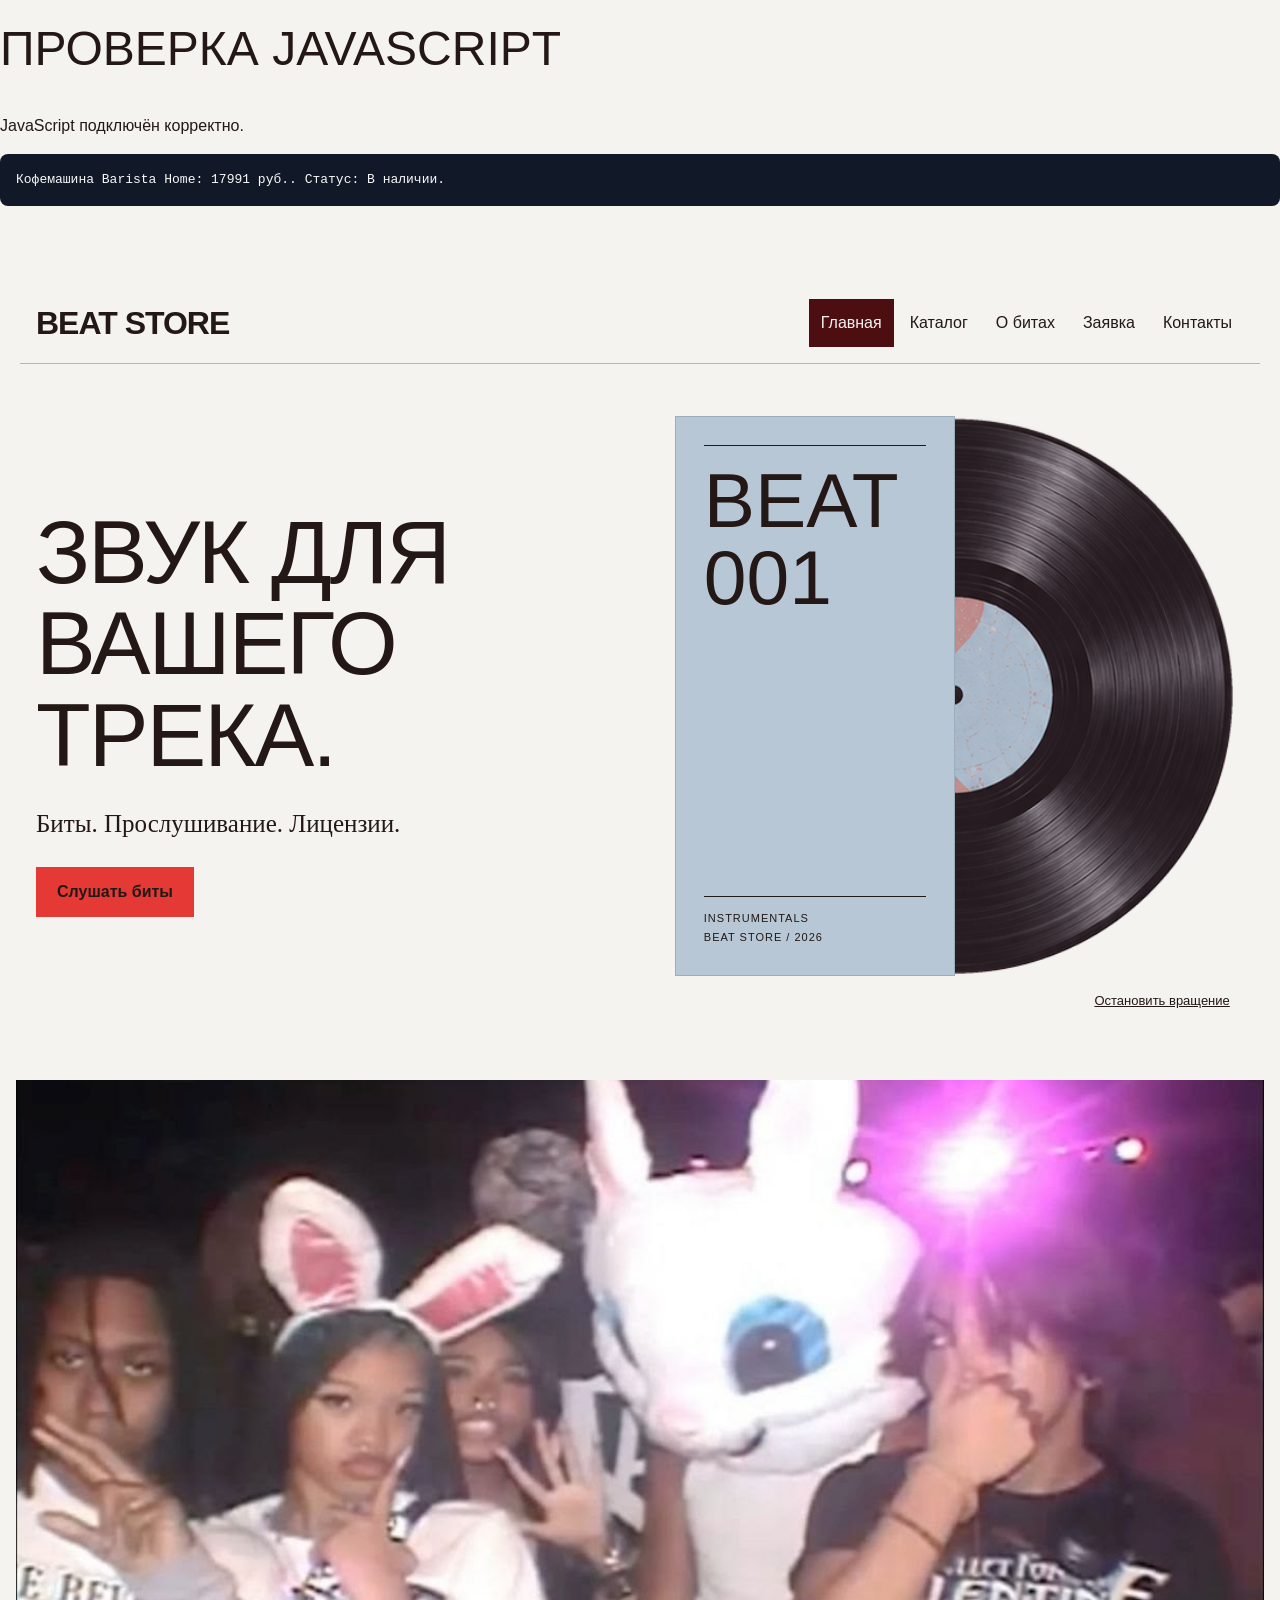
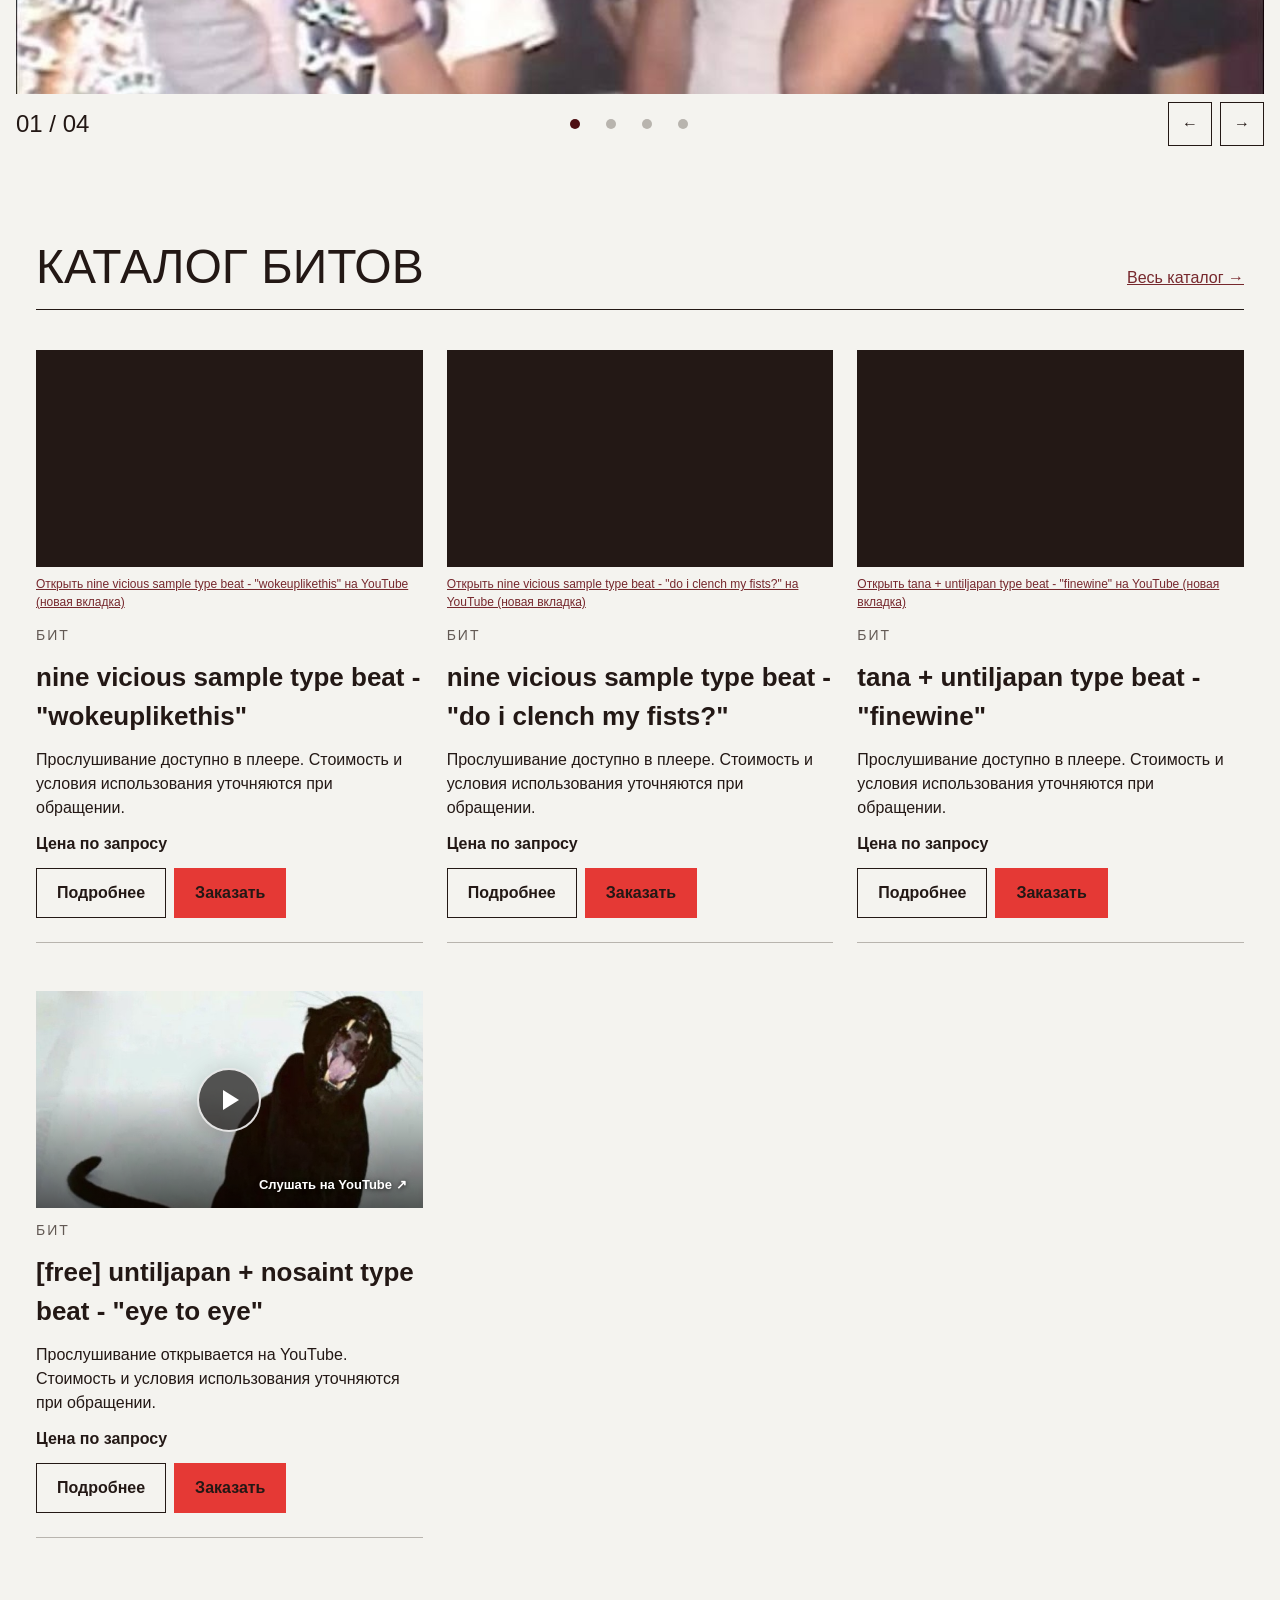
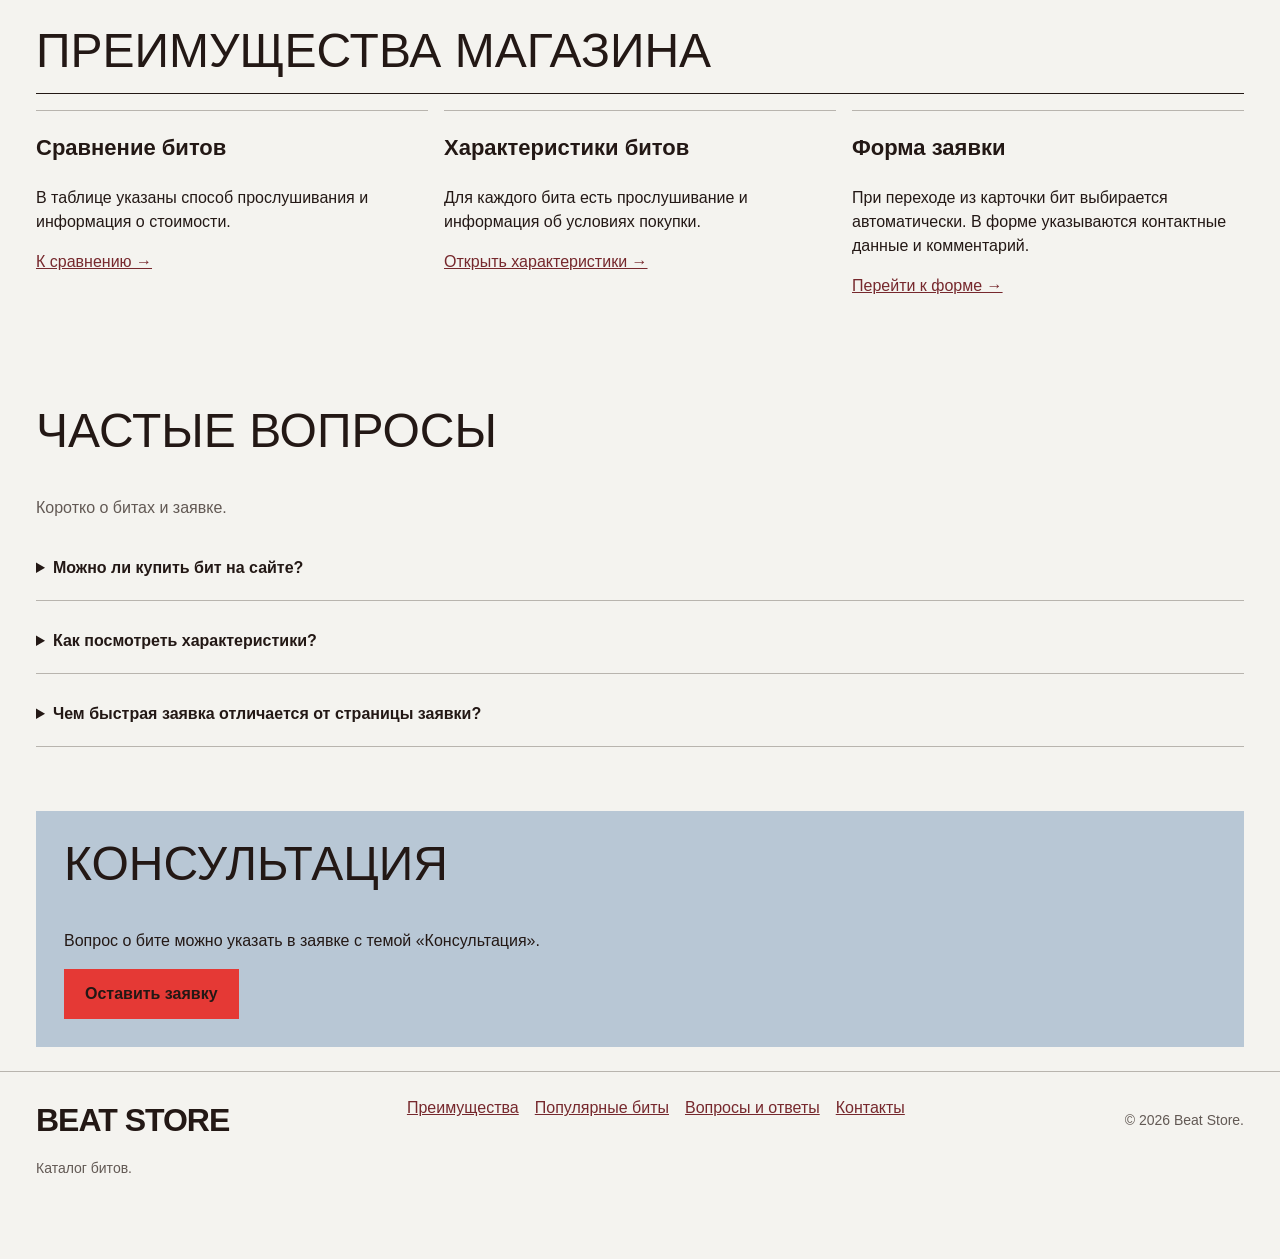
==== index.html @ 83613214 "feat: add JavaScript basics to shop project" ====
<!doctype html>
<html lang="ru">
  <head>
    <meta charset="UTF-8" />
    <meta name="viewport" content="width=device-width, initial-scale=1.0" />
    <meta
      name="description"
      content="Beat Store: каталог битов, прослушивание и заявка на покупку."
    />
    <title>Биты для записи музыки — Beat Store</title>
    <link rel="icon" href="images/favicon.svg" type="image/svg+xml" />
    <link rel="stylesheet" href="css/style.css?v=player-layout-2" />
    <link rel="stylesheet" href="css/responsive.css?v=responsive-8" />
    <link rel="stylesheet" href="css/beat-theme.css?v=beat-11" />
    <script src="js/data.js" defer></script>
    <script src="js/main.js?v=gallery-7" defer></script>
  </head>
  <body id="top">
    <section class="section js-check" aria-labelledby="js-check-title">
    <h2 id="js-check-title">Проверка JavaScript</h2>
    <p class="js-message">JavaScript пока не выполнился.</p>
    <pre class="product-output"></pre>
  </section>

    <a class="skip-link" href="#main-content">Перейти к содержимому</a>
    <header class="site-header">
      <div class="site-header__inner">
        <a class="site-header__logo" href="index.html">Beat Store</a>
        <nav class="site-nav" aria-label="Основная навигация">
          <ul class="site-nav__list">
            <li class="site-nav__item">
              <a
                class="site-nav__link site-nav__link--active"
                aria-current="page"
                href="index.html"
                >Главная</a
              >
            </li>
            <li class="site-nav__item">
              <a class="site-nav__link" href="catalog.html">Каталог</a>
            </li>
            <li class="site-nav__item">
              <a class="site-nav__link" href="product.html">О битах</a>
            </li>
            <li class="site-nav__item">
              <a class="site-nav__link" href="order.html">Заявка</a>
            </li>
            <li class="site-nav__item">
              <a class="site-nav__link" href="contacts.html">Контакты</a>
            </li>
          </ul>
        </nav>
      </div>
    </header>
    <main class="page-main" id="main-content" tabindex="-1">
      <section class="hero" aria-labelledby="hero-title">
        <div class="hero__content">
          <h1 class="hero__title" id="hero-title">
            <span>Звук для</span><span>вашего</span><span>трека.</span>
          </h1>
          <p class="hero__description">Биты. Прослушивание. Лицензии.</p>
          <div class="hero__actions">
            <a class="button button--primary" href="#popular">Слушать биты</a>
            <a class="button button--secondary" href="#advantages"
              >Преимущества</a
            >
          </div>
        </div>
        <div class="record-art">
          <div class="record-art__turntable">
            <img
              class="record-art__disc"
              src="images/vinyl-still.png"
              srcset="images/vinyl-still-320.png 320w, images/vinyl-still.png 480w"
              sizes="(max-width: 699px) calc(100vw - 32px), (max-width: 1271px) calc(50vw - 32px), 560px"
              width="480"
              height="480"
              alt="Виниловая пластинка в голубом конверте"
            />
          </div>
          <div class="record-art__sleeve" aria-hidden="true">
            <span class="record-art__number">BEAT<br />001</span>
            <span class="record-art__caption"
              >INSTRUMENTALS<br />BEAT STORE / 2026</span
            >
          </div>
          <button class="record-art__toggle" type="button" aria-pressed="false" hidden>
            Остановить вращение
          </button>
        </div>
      </section>
      <section class="photo-gallery" aria-label="Фотогалерея Beat Store" aria-roledescription="карусель">
        <ol class="photo-gallery__track" tabindex="0" aria-label="Фотографии Beat Store">
          <li class="photo-gallery__slide" aria-label="Фото 1 из 4">
            <img src="images/che_ss.jpg" width="1200" height="800" alt="Группа людей на музыкальном мероприятии" />
          </li>
          <li class="photo-gallery__slide" aria-label="Фото 2 из 4">
            <img src="images/lucy.jpg" width="735" height="487" alt="Человек у трейлера, черно-белая фотография" loading="lazy" />
          </li>
          <li class="photo-gallery__slide" aria-label="Фото 3 из 4">
            <img src="images/nine1.jpg" width="735" height="414" alt="Музыкант на фоне светящегося экрана" loading="lazy" />
          </li>
          <li class="photo-gallery__slide" aria-label="Фото 4 из 4">
            <img src="images/protect.jpg" width="736" height="513" alt="Человек перед зданием с традиционной крышей" loading="lazy" />
          </li>
        </ol>
        <div class="photo-gallery__controls" hidden>
          <span class="photo-gallery__counter">01 / 04</span>
          <div class="photo-gallery__dots" aria-label="Выбор фотографии">
            <button type="button" aria-label="Показать фото 1" aria-current="true"></button>
            <button type="button" aria-label="Показать фото 2"></button>
            <button type="button" aria-label="Показать фото 3"></button>
            <button type="button" aria-label="Показать фото 4"></button>
          </div>
          <div class="photo-gallery__arrows">
            <button class="photo-gallery__previous" type="button" aria-label="Предыдущее фото">←</button>
            <button class="photo-gallery__next" type="button" aria-label="Следующее фото">→</button>
          </div>
        </div>
      </section>
      <section class="section" id="popular" aria-labelledby="popular-title">
        <div class="section__heading">
          <div>
            <h2 class="section__title" id="popular-title">Каталог битов</h2>
          </div>
          <a class="section__link" href="catalog.html">Весь каталог →</a>
        </div>
        <div class="products-grid">
          <article class="product-card product-card--featured">
            <div class="beat-preview">
              <iframe
                class="beat-player"
                src="https://www.youtube-nocookie.com/embed/kIURX1Ku31Y"
                title='Прослушать nine vicious sample type beat - "wokeuplikethis"'
                loading="lazy"
                referrerpolicy="strict-origin-when-cross-origin"
                allow="encrypted-media; picture-in-picture; fullscreen"
                allowfullscreen
              ></iframe>
              <a
                href="https://www.youtube.com/watch?v=kIURX1Ku31Y"
                target="_blank"
                rel="noopener noreferrer"
                >Открыть nine vicious sample type beat - "wokeuplikethis" на
                YouTube (новая вкладка)</a
              >
            </div>
            <p class="product-card__category">Бит</p>
            <h3 class="product-card__title">
              <a href="product.html#beat-01"
                >nine vicious sample type beat - "wokeuplikethis"</a
              >
            </h3>
            <p class="product-card__description">
              Прослушивание доступно в плеере. Стоимость и условия использования
              уточняются при обращении.
            </p>
            <p class="product-card__price">Цена по запросу</p>
            <div class="product-card__actions">
              <a class="button button--secondary" href="product.html#beat-01"
                >Подробнее</a
              >
              <button
                class="button button--primary product-card__button"
                type="button"
                data-order-product="beat-01"
              >
                Заказать
              </button>
            </div>
          </article>
          <article class="product-card product-card--new">
            <div class="beat-preview">
              <iframe
                class="beat-player"
                src="https://www.youtube.com/embed/oRbOh9WSYxc"
                title='Прослушать nine vicious sample type beat - "do i clench my fists?"'
                loading="lazy"
                referrerpolicy="strict-origin-when-cross-origin"
                allow="encrypted-media; picture-in-picture; fullscreen"
                allowfullscreen
              ></iframe>
              <a
                href="https://www.youtube.com/watch?v=oRbOh9WSYxc"
                target="_blank"
                rel="noopener noreferrer"
                >Открыть nine vicious sample type beat - "do i clench my fists?"
                на YouTube (новая вкладка)</a
              >
            </div>
            <p class="product-card__category">Бит</p>
            <h3 class="product-card__title">
              <a href="product.html#beat-02"
                >nine vicious sample type beat - "do i clench my fists?"</a
              >
            </h3>
            <p class="product-card__description">
              Прослушивание доступно в плеере. Стоимость и условия использования
              уточняются при обращении.
            </p>
            <p class="product-card__price">Цена по запросу</p>
            <div class="product-card__actions">
              <a class="button button--secondary" href="product.html#beat-02"
                >Подробнее</a
              >
              <button
                class="button button--primary product-card__button"
                type="button"
                data-order-product="beat-02"
              >
                Заказать
              </button>
            </div>
          </article>
          <article class="product-card product-card--discount">
            <div class="beat-preview">
              <iframe
                class="beat-player"
                src="https://www.youtube-nocookie.com/embed/LorADAaQas0"
                title='Прослушать tana + untiljapan type beat - "finewine"'
                loading="lazy"
                referrerpolicy="strict-origin-when-cross-origin"
                allow="encrypted-media; picture-in-picture; fullscreen"
                allowfullscreen
              ></iframe>
              <a
                href="https://www.youtube.com/watch?v=LorADAaQas0"
                target="_blank"
                rel="noopener noreferrer"
                >Открыть tana + untiljapan type beat - "finewine" на YouTube
                (новая вкладка)</a
              >
            </div>
            <p class="product-card__category">Бит</p>
            <h3 class="product-card__title">
              <a href="product.html#beat-03"
                >tana + untiljapan type beat - "finewine"</a
              >
            </h3>
            <p class="product-card__description">
              Прослушивание доступно в плеере. Стоимость и условия использования
              уточняются при обращении.
            </p>
            <p class="product-card__price">Цена по запросу</p>
            <div class="product-card__actions">
              <a class="button button--secondary" href="product.html#beat-03"
                >Подробнее</a
              >
              <button
                class="button button--primary product-card__button"
                type="button"
                data-order-product="beat-03"
              >
                Заказать
              </button>
            </div>
          </article>
          <article class="product-card">
            <div class="beat-preview">
              <a
                class="beat-preview__external"
                href="https://www.youtube.com/watch?v=fJrh2Ttu4oI"
                target="_blank"
                rel="noopener noreferrer"
                aria-label='Смотреть [free] untiljapan + nosaint type beat - "eye to eye" на YouTube (новая вкладка)'
              >
                <img
                  src="images/eye-to-eye-thumb.jpg"
                  width="1280"
                  height="720"
                  alt=""
                  loading="lazy"
                />
                <span class="beat-preview__play" aria-hidden="true"></span>
                <span class="beat-preview__hint" aria-hidden="true">Слушать на YouTube ↗</span>
              </a>
            </div>
            <p class="product-card__category">Бит</p>
            <h3 class="product-card__title">
              <a href="product.html#beat-04"
                >[free] untiljapan + nosaint type beat - "eye to eye"</a
              >
            </h3>
            <p class="product-card__description">
              Прослушивание открывается на YouTube. Стоимость и условия использования
              уточняются при обращении.
            </p>
            <p class="product-card__price">Цена по запросу</p>
            <div class="product-card__actions">
              <a class="button button--secondary" href="product.html#beat-04"
                >Подробнее</a
              >
              <button
                class="button button--primary product-card__button"
                type="button"
                data-order-product="beat-04"
              >
                Заказать
              </button>
            </div>
          </article>
        </div>
      </section>
      <p
        class="success-message"
        id="success-message"
        role="status"
        tabindex="-1"
        hidden
      ></p>
      <section
        class="section"
        id="advantages"
        aria-labelledby="advantages-title"
      >
        <div class="section__heading">
          <div>
            <h2 class="section__title" id="advantages-title">
              Преимущества магазина
            </h2>
          </div>
        </div>
        <div class="benefits">
          <article class="benefit">
            <h3 class="benefit__title">Сравнение битов</h3>
            <p class="benefit__text">
              В таблице указаны способ прослушивания и информация о стоимости.
            </p>
            <a href="catalog.html#comparison">К сравнению →</a>
          </article>
          <article class="benefit">
            <h3 class="benefit__title">Характеристики битов</h3>
            <p class="benefit__text">
              Для каждого бита есть прослушивание и информация об условиях покупки.
            </p>
            <a href="product.html">Открыть характеристики →</a>
          </article>
          <article class="benefit">
            <h3 class="benefit__title">Форма заявки</h3>
            <p class="benefit__text">
              При переходе из карточки бит выбирается автоматически. В форме
              указываются контактные данные и комментарий.
            </p>
            <a href="order.html">Перейти к форме →</a>
          </article>
        </div>
      </section>
      <section class="section faq" id="faq" aria-labelledby="faq-title">
        <div>
          <h2 class="section__title" id="faq-title">Частые вопросы</h2>
          <p class="section__description">Коротко о битах и заявке.</p>
        </div>
        <div class="faq__list">
          <details class="faq__item">
            <summary class="faq__question">
              Можно ли купить бит на сайте?
            </summary>
            <p class="faq__answer">
              На сайте можно выбрать бит и заполнить форму. Онлайн-оплата и
              отправка заявки пока недоступны.
            </p>
          </details>
          <details class="faq__item">
            <summary class="faq__question">
              Как посмотреть характеристики?
            </summary>
            <p class="faq__answer">
              Ссылка «Подробнее» в карточке ведёт на страницу с прослушиванием и
              информацией о бите.
            </p>
          </details>
          <details class="faq__item">
            <summary class="faq__question">
              Чем быстрая заявка отличается от страницы заявки?
            </summary>
            <p class="faq__answer">
              В модальном окне удобно оставить заявку, не уходя из каталога. На
              отдельной странице доступна та же форма с подсказками.
            </p>
          </details>
        </div>
      </section>
      <aside class="callout">
        <div>
          <h2 class="callout__title">Консультация</h2>
          <p class="callout__text">
            Вопрос о бите можно указать в заявке с темой «Консультация».
          </p>
        </div>
        <a class="button button--primary" href="order.html">Оставить заявку</a>
      </aside>
    </main>
    <footer class="site-footer" id="contacts">
      <div class="site-footer__inner">
        <div>
          <a class="site-footer__logo" href="index.html">Beat Store</a>
          <p class="site-footer__note">Каталог битов.</p>
        </div>
        <nav class="site-footer__nav" aria-label="Разделы главной страницы">
          <a href="index.html#advantages">Преимущества</a>
          <a href="index.html#popular">Популярные биты</a>
          <a href="index.html#faq">Вопросы и ответы</a>
          <a href="contacts.html">Контакты</a>
        </nav>
        <p class="site-footer__note">© 2026 Beat Store.</p>
      </div>
    </footer>
    <a class="back-to-top" href="#top" aria-label="Вернуться наверх"
      >↑ Наверх</a
    >
    <dialog
      class="order-dialog"
      id="order-dialog"
      aria-labelledby="order-dialog-title"
    >
      <h2 class="order-dialog__title" id="order-dialog-title">
        Оставить заявку
      </h2>
      <form class="order-form" id="order-form" action="order.html" method="get">
        <p class="order-form__note order-form__field--wide">
          Поля со звёздочкой * обязательны.
        </p>
        <noscript class="order-form__field--wide">
          <p class="order-form__note">
            Для проверки формы без перезагрузки страницы включите JavaScript.
          </p>
        </noscript>
        <div class="order-form__field order-form__field--wide">
          <label class="order-form__label" for="selected-product">Бит *</label>
          <select
            class="order-form__select"
            id="selected-product"
            name="product"
            required
          >
            <option value="">Выберите бит</option>
            <option value="beat-01">
              nine vicious sample type beat - "wokeuplikethis" — цена по запросу
            </option>
            <option value="beat-02">
              nine vicious sample type beat - "do i clench my fists?" — цена по
              запросу
            </option>
            <option value="beat-03">
              tana + untiljapan type beat - "finewine" — цена по запросу
            </option>
            <option value="beat-04">
              [free] untiljapan + nosaint type beat - "eye to eye" — цена по запросу
            </option>
          </select>
        </div>
        <div class="order-form__field">
          <label class="order-form__label" for="order-name">Имя *</label>
          <input
            class="order-form__input"
            id="order-name"
            name="name"
            type="text"
            minlength="2"
            maxlength="60"
            autocomplete="given-name"
            placeholder="Например, Алексей"
            required
          />
        </div>
        <div class="order-form__field">
          <label class="order-form__label" for="order-email">E-mail *</label>
          <input
            class="order-form__input"
            id="order-email"
            name="email"
            type="email"
            autocomplete="email"
            placeholder="name@example.com"
            required
          />
        </div>
        <div class="order-form__field">
          <label class="order-form__label" for="order-phone">Телефон *</label>
          <input
            class="order-form__input"
            id="order-phone"
            name="phone"
            type="tel"
            autocomplete="tel"
            inputmode="tel"
            pattern="\+7[0-9]{10}"
            placeholder="+79000000000"
            aria-describedby="phone-hint"
            required
          />
          <small class="order-form__hint" id="phone-hint"
            >+7 и 10 цифр, без пробелов: +79000000000.</small
          >
        </div>
        <div class="order-form__field">
          <label class="order-form__label" for="order-date"
            >Удобная дата связи</label
          >
          <input
            class="order-form__input"
            id="order-date"
            name="date"
            type="date"
          />
        </div>
        <div class="order-form__field order-form__field--wide">
          <label class="order-form__label" for="order-topic"
            >Тема заявки *</label
          >
          <select
            class="order-form__select"
            id="order-topic"
            name="topic"
            required
          >
            <option value="product">Заказ бита</option>
            <option value="consultation">Консультация</option>
            <option value="delivery">Условия лицензии</option>
          </select>
        </div>
        <div class="order-form__field order-form__field--wide">
          <label class="order-form__label" for="order-comment"
            >Комментарий</label
          >
          <textarea
            class="order-form__textarea"
            id="order-comment"
            name="comment"
            rows="3"
            maxlength="1000"
            placeholder="Комментарий к заявке"
          ></textarea>
        </div>
        <div class="order-form__consent order-form__field--wide">
          <input
            class="order-form__checkbox"
            id="order-agreement"
            name="agreement"
            type="checkbox"
            required
          />
          <label class="order-form__label" for="order-agreement"
            >Согласен на обработку указанных данных *</label
          >
        </div>
        <div class="order-form__actions order-form__field--wide">
          <button class="button button--primary" type="submit">
            Отправить заявку
          </button>
          <button
            class="button button--secondary"
            id="close-order-dialog"
            type="button"
          >
            Закрыть
          </button>
        </div>
      </form>
    </dialog>
  </body>
</html>
---- css/style.css ----
/* Общие значения: один цвет или отступ можно поменять для всего сайта. */
:root {
  --color-bg: #ffffff;
  --color-surface: #f7f7f7;
  --color-primary: #0057b8;
  --color-primary-dark: #003f86;
  --color-text: #222222;
  --color-muted: #666666;
  --color-border: #dddddd;
  --color-danger: #b00020;
  --color-success: #246340;
  --space-sm: 8px;
  --space-md: 16px;
  --space-lg: 24px;
  --space-xl: 32px;
  --radius: 6px;
  --container-width: 1100px;
}

/* Базовые стили. */
*,
*::before,
*::after {
  box-sizing: border-box;
}
/* Плавные переходы по якорям, включая ссылку «Наверх». */
html {
  scroll-behavior: smooth;
}
body {
  margin: 0;
  min-height: 100vh;
  display: flex;
  flex-direction: column;
  font-family: Arial, sans-serif;
  line-height: 1.5;
  color: var(--color-text);
  background-color: var(--color-bg);
}
img {
  display: block;
  max-width: 100%;
  height: auto;
}
a {
  color: var(--color-primary);
}
a:hover {
  color: var(--color-primary-dark);
}
input,
select,
textarea,
button {
  font: inherit;
}
:focus-visible {
  outline: 2px solid var(--color-primary);
  outline-offset: 3px;
}
[hidden] {
  display: none;
}
.page-main,
.site-header__inner,
.site-footer__inner {
  max-width: var(--container-width);
  margin: 0 auto;
  padding: var(--space-lg);
}
/* Основное содержимое заполняет свободную высоту окна до подвала. */
.page-main {
  flex: 1;
  width: 100%;
}
h1 {
  font-size: 32px;
}
h2 {
  font-size: 24px;
}
h3 {
  font-size: 20px;
}
h1,
h2,
h3 {
  margin-top: 0;
}
.section {
  margin-bottom: var(--space-xl);
}
/* Outline выделяет блок при наведении и не меняет его размеры. */
.section:hover,
.product-detail:hover,
.contact-card:hover,
.callout:hover {
  outline: 1px solid var(--color-primary);
  outline-offset: 6px;
}
.section__description {
  color: var(--color-muted);
}

/* Шапка и меню. Flex располагает ссылки в один ряд. */
.site-header,
.site-footer {
  flex-shrink: 0;
  background-color: var(--color-surface);
}
.site-header__logo,
.site-footer__logo {
  font-weight: 700;
  color: var(--color-text);
  text-decoration: none;
}
.site-nav__list {
  display: flex;
  flex-wrap: wrap;
  gap: var(--space-sm);
  list-style: none;
  margin: var(--space-md) 0 0;
  padding: 0;
}
.site-nav__link {
  display: block;
  padding: var(--space-sm) var(--space-md);
  text-decoration: none;
  border-radius: var(--radius);
}
.site-nav__link:hover,
.site-nav__link--active {
  color: white;
  background-color: var(--color-primary);
}
.site-footer__nav {
  display: flex;
  flex-wrap: wrap;
  gap: var(--space-md);
}
.site-footer__note {
  color: var(--color-muted);
  font-size: 14px;
}
.site-footer__inner {
  padding-bottom: 72px;
}
.breadcrumbs {
  margin-bottom: var(--space-lg);
  font-size: 14px;
}
.breadcrumbs__current::before {
  content: " / ";
}
.category-nav {
  display: flex;
  flex-wrap: wrap;
  gap: var(--space-md);
  margin-top: var(--space-md);
}

/* Общие кнопки и состояния. */
.button {
  display: inline-block;
  padding: var(--space-sm) var(--space-md);
  border: 1px solid var(--color-primary);
  border-radius: var(--radius);
  text-decoration: none;
  cursor: pointer;
}
.button--primary {
  color: white;
  background-color: var(--color-primary);
}
.button--primary:hover {
  color: white;
  background-color: var(--color-primary-dark);
}
.button--secondary {
  color: var(--color-primary);
  background-color: white;
}
.button--secondary:hover {
  color: white;
  background-color: var(--color-primary);
}
.button:disabled {
  opacity: 0.6;
  cursor: not-allowed;
}
.hero__actions,
.product-card__actions,
.product-detail__actions,
.order-form__actions {
  display: flex;
  flex-wrap: wrap;
  gap: var(--space-sm);
}

/* Главная: обычный вводный блок, преимущества и вопросы. */
.hero {
  padding: var(--space-lg);
  margin-bottom: var(--space-xl);
  background-color: #eef5ff;
}
.benefits {
  display: grid;
  grid-template-columns: minmax(0, 1fr);
  gap: var(--space-md);
}
.benefit {
  padding: var(--space-md);
  border: 1px solid var(--color-border);
}
.section__heading {
  margin-bottom: var(--space-md);
}
.faq__item {
  margin-top: var(--space-sm);
  padding: var(--space-md);
  border: 1px solid var(--color-border);
}
.faq__question {
  font-weight: 700;
  cursor: pointer;
}
.faq__question:hover {
  color: var(--color-primary);
}
.faq__answer {
  margin-bottom: 0;
}
.callout {
  padding: var(--space-lg);
  background-color: var(--color-surface);
}

/* Grid задаёт сетку карточек. Flex внутри выравнивает кнопки. */
.products-grid {
  display: grid;
  grid-template-columns: minmax(0, 1fr);
  gap: var(--space-md);
}
.product-card {
  position: relative;
  display: flex;
  flex-direction: column;
  padding: var(--space-md);
  border: 1px solid var(--color-border);
  border-radius: var(--radius);
}
.product-card:hover,
.product-card--featured {
  border-color: var(--color-primary);
}
.product-card--discount {
  border-color: var(--color-danger);
}
.product-card__image {
  width: 100%;
  max-width: 240px;
  margin: 0 auto var(--space-md);
}
.product-card__category {
  margin: 0 0 var(--space-sm);
  color: var(--color-muted);
  font-size: 14px;
}
.product-card__title {
  margin-bottom: var(--space-sm);
}
.product-card__description {
  margin-top: 0;
}
.product-card__price {
  margin-top: auto;
  font-weight: 700;
}
.product-card__old-price {
  margin-left: var(--space-sm);
  color: var(--color-muted);
  font-weight: 400;
}
/* absolute размещает бейдж относительно карточки с position: relative. */
.product-card__badge {
  position: absolute;
  top: var(--space-sm);
  right: var(--space-sm);
  padding: 4px 8px;
  color: white;
  background-color: var(--color-primary);
  border-radius: var(--radius);
  font-size: 12px;
}
.product-card--discount .product-card__badge {
  background-color: var(--color-danger);
}
.product-card--new .product-card__badge {
  background-color: var(--color-success);
}

/* Каталог: фильтр слева, товары справа. */
.catalog-layout {
  display: grid;
  grid-template-columns: minmax(0, 1fr);
  gap: var(--space-lg);
  align-items: start;
  margin-bottom: var(--space-xl);
}
.catalog-filters {
  position: static;
  padding: var(--space-md);
  border: 1px solid var(--color-border);
  background-color: var(--color-surface);
}
.catalog-filters__note {
  font-size: 14px;
  color: var(--color-muted);
}
.filters-form__group {
  margin: 0 0 var(--space-md);
  padding: var(--space-sm);
  border: 1px solid var(--color-border);
}
.filters-form__label {
  display: block;
  margin-bottom: var(--space-sm);
}
.filters-form__input {
  width: 100%;
  margin-bottom: var(--space-sm);
}
.catalog-filters__link {
  display: block;
  margin-top: var(--space-md);
}
.catalog-products__count {
  color: var(--color-muted);
}

/* Подробное описание и таблицы. */
/* Фото и описание — две колонки, таблица занимает обе колонки ниже. */
.product-detail {
  display: grid;
  grid-template-columns: minmax(0, 1fr);
  gap: var(--space-lg);
  align-items: start;
  margin-bottom: var(--space-xl);
  padding: var(--space-lg);
  border: 1px solid var(--color-border);
}
.product-detail > .table-wrapper {
  grid-column: 1 / -1;
}
.product-detail .product-table {
  margin-top: 0;
}
.product-detail__image {
  width: 100%;
  max-width: 280px;
  margin-bottom: var(--space-md);
}
.product-detail__tag {
  color: var(--color-primary);
}
.product-detail__price {
  font-weight: 700;
}
.product-detail__availability {
  color: var(--color-success);
}

.product-table {
  width: 100%;
  margin-top: var(--space-lg);
  border-collapse: collapse;
  text-align: left;
}
.product-table__caption {
  margin-bottom: var(--space-sm);
  text-align: left;
  font-weight: 700;
}
.product-table__cell {
  padding: var(--space-sm);
  border: 1px solid var(--color-border);
}
.product-table thead {
  background-color: var(--color-surface);
}

/* Форма: поля друг под другом, подпись над полем. */
.order-panel {
  max-width: 620px;
}
.order-help {
  margin-top: var(--space-lg);
  padding: var(--space-lg);
  background-color: var(--color-surface);
}
.order-form__field {
  margin-bottom: var(--space-md);
}
.order-form__label {
  display: block;
  margin-bottom: var(--space-sm);
}
.order-form__input,
.order-form__select,
.order-form__textarea {
  width: 100%;
  padding: 10px 12px;
  border: 1px solid var(--color-border);
  border-radius: var(--radius);
}
.order-form__input:hover,
.order-form__select:hover,
.order-form__textarea:hover {
  border-color: var(--color-primary);
}
.order-form__textarea {
  resize: vertical;
}
.order-form__hint,
.order-form__note {
  color: var(--color-muted);
  font-size: 14px;
}
.order-form__hint {
  display: block;
  margin-top: var(--space-sm);
}
.order-form__consent {
  display: flex;
  align-items: start;
  gap: var(--space-sm);
  margin-bottom: var(--space-md);
}
.order-form__checkbox {
  flex-shrink: 0;
  margin-top: 5px;
}
.order-form [aria-invalid="true"] {
  outline: 1px solid var(--color-danger);
  border-color: var(--color-danger);
}
.order-dialog {
  width: 560px;
  max-width: calc(100% - 32px);
  max-height: calc(100vh - 32px);
  overflow-y: auto;
  padding: var(--space-lg);
  border: none;
  border-radius: var(--radius);
}
.order-dialog::backdrop {
  background-color: rgba(0, 0, 0, 0.5);
}
.success-message {
  padding: var(--space-md);
  border-left: 4px solid var(--color-success);
  background-color: #eefaf0;
}
.contact-card {
  margin-bottom: var(--space-lg);
}
.contact-card__address {
  font-style: normal;
}
.contact-card__label {
  margin-bottom: 0;
  font-weight: 700;
}
.contact-card__link {
  display: block;
  margin-top: var(--space-md);
}

/* Фиксированная ссылка и переход к содержимому с клавиатуры. */
.back-to-top {
  position: fixed;
  right: var(--space-md);
  bottom: var(--space-md);
  z-index: 10;
  padding: var(--space-sm) var(--space-md);
  color: white;
  background-color: var(--color-primary);
  text-decoration: none;
}
.back-to-top:hover {
  color: white;
  background-color: var(--color-primary-dark);
}

.skip-link {
  position: absolute;
  left: 16px;
  top: -100px;
  z-index: 1000;
  padding: 8px 12px;
  color: #ffffff;
  background-color: #111111;
  border-radius: 6px;
  text-decoration: none;
}

.skip-link:focus,
.skip-link:focus-visible {
  top: 16px;
}

/* Если в системе отключены анимации, переходы по якорям мгновенные. */
@media (prefers-reduced-motion: reduce) {
  html {
    scroll-behavior: auto;
  }
}

/* Встроенный плеер сохраняет пропорции при изменении ширины. */
.beat-preview {
  width: 100%;
  max-width: 640px;
  min-width: 0;
  overflow: hidden;
  margin-bottom: 16px;
}
.beat-player {
  display: block;
  width: 100%;
  aspect-ratio: 16 / 9;
  min-height: 200px;
  border: 0;
}
.beat-preview > a {
  display: inline-block;
  margin-top: 8px;
  font-size: 14px;
}
.hero__record {
  display: grid;
  place-items: center;
  width: 240px;
  aspect-ratio: 1;
  margin: auto;
  border-radius: 50%;
  background: #222;
  color: white;
  font-size: 100px;
}
---- css/responsive.css ----
/* Mobile First: одна колонка по умолчанию, расширения через min-width. */
img,
video {
  max-width: 100%;
  height: auto;
}

.page-main,
.site-header__inner,
.site-footer__inner {
  width: 100%;
  padding-inline: 16px;
}

.section {
  padding-block: clamp(16px, 2vw, 24px);
}

.site-nav__list {
  display: grid;
  grid-template-columns: repeat(3, minmax(0, 1fr));
  gap: 4px;
  margin-top: 12px;
}

.site-nav__link,
.button {
  min-height: 44px;
  padding: 10px 16px;
}

.site-nav__link {
  display: grid;
  place-items: center;
  padding-inline: 4px;
  text-align: center;
}

.hero {
  display: grid;
  grid-template-columns: minmax(0, 1fr);
  gap: var(--space-lg);
  align-items: center;
  padding: 16px;
}

.hero__content {
  display: grid;
  gap: var(--space-md);
  min-width: 0;
}

.hero__content > * {
  margin: 0;
}

.hero__title {
  font-size: clamp(28px, 4vw, 48px);
  line-height: 1.15;
}

.hero__image {
  width: 100%;
  max-width: 520px;
  margin-inline: auto;
}

.product-card,
.catalog-products,
.product-detail > *,
.order-form > * {
  min-width: 0;
}

.product-card__title,
.product-card__description,
.contact-card a {
  overflow-wrap: anywhere;
}

.product-card__image {
  width: 100%;
  aspect-ratio: 1;
  object-fit: contain;
}

.product-detail {
  padding: 16px;
}

.product-detail__image {
  margin-inline: auto;
}

.order-form {
  display: grid;
  grid-template-columns: minmax(0, 1fr);
  gap: var(--space-md);
}

.order-form__field {
  display: grid;
  align-content: start;
  gap: var(--space-sm);
  margin: 0;
}

.order-form__label,
.order-form__note,
.order-form__consent {
  margin: 0;
}

.order-form__field--wide {
  grid-column: 1 / -1;
}

.order-form__input,
.order-form__textarea,
.order-form__select {
  min-width: 0;
  min-height: 44px;
}

.order-form__textarea {
  min-height: 120px;
}

.table-wrapper {
  width: 100%;
  min-width: 0;
  overflow-x: auto;
}

.product-table {
  min-width: 640px;
}

.product-table th,
.product-table td {
  padding: 12px;
}

.site-footer__inner {
  padding-bottom: 24px;
}

@media (min-width: 480px) {
  .site-nav__list {
    grid-template-columns: repeat(5, minmax(0, 1fr));
  }
}

@media (min-width: 640px) {
  .products-grid {
    grid-template-columns: repeat(2, minmax(0, 1fr));
  }
}

@media (min-width: 768px) {
  /* Шапка высотой 80px: ещё 16px оставлены перед заголовком раздела. */
  html {
    scroll-padding-top: 96px;
  }

  .site-header {
    position: sticky;
    top: 0;
    z-index: 100;
  }

  .site-header__inner {
    display: flex;
    align-items: center;
    justify-content: space-between;
    gap: 16px;
    padding-block: 16px;
  }

  .site-nav__list {
    display: flex;
    flex-direction: row;
    align-items: center;
    margin: 0;
  }

  .site-nav__link {
    padding: 12px;
  }

  .benefits {
    grid-template-columns: repeat(3, minmax(0, 1fr));
  }

  .order-form {
    grid-template-columns: repeat(2, minmax(0, 1fr));
  }

  .product-detail {
    grid-template-columns: 280px minmax(0, 1fr);
    padding: 24px;
  }

  .site-footer__inner {
    padding-bottom: 80px;
  }
}

@media (min-width: 900px) {
  .hero {
    grid-template-columns: repeat(2, minmax(0, 1fr));
    padding: 24px;
  }
}

@media (min-width: 1024px) {
  .products-grid {
    grid-template-columns: repeat(3, minmax(0, 1fr));
  }

  .catalog-layout {
    grid-template-columns: 280px minmax(0, 1fr);
  }

  .catalog-filters {
    position: sticky;
    top: 96px;
  }

  /* Рядом с фильтром меньше места, поэтому пока две карточки в ряд. */
  .products-grid--catalog {
    grid-template-columns: repeat(2, minmax(0, 1fr));
  }
}
---- css/beat-theme.css ----
/* Палитра и оформление магазина битов. Подключается после адаптивных стилей. */
:root {
  --color-bg: #f4f3ef;
  --color-surface: #ebeae5;
  --color-primary: #76282d;
  --color-primary-dark: #4d0e12;
  --color-text: #231815;
  --color-muted: #625954;
  --color-border: #b8b4ae;
  --color-danger: #a22329;
  --color-success: #385642;
  --color-accent: #e53935;
  --color-blue: #b8c7d5;
  --container-width: 1240px;
  --radius: 0;
}
body {
  font-family: Arial, sans-serif;
}
.site-header,
.site-footer {
  background: var(--color-bg);
}
.site-header__inner {
  border-bottom: 1px solid var(--color-border);
}
.site-header__logo,
.site-footer__logo {
  font-family: Impact, "Arial Narrow", sans-serif;
  font-size: 32px;
  text-transform: uppercase;
  letter-spacing: -1px;
}
.site-nav__link {
  color: var(--color-text);
}
.site-nav__link--active,
.site-nav__link:hover {
  color: var(--color-bg);
  background: var(--color-primary-dark);
}
h1,
h2 {
  font-family: Impact, "Arial Narrow", sans-serif;
  text-transform: uppercase;
  font-weight: 400;
  line-height: 1.05;
}
h1 {
  font-size: clamp(36px, 5vw, 64px);
}
h2 {
  font-size: clamp(28px, 4vw, 48px);
}
.button {
  border-radius: 0;
  font-weight: 700;
  padding: 12px 20px;
}
.button--primary {
  color: #231815;
  background: var(--color-accent);
  border-color: var(--color-accent);
}
.button--primary:hover {
  color: #fff;
  background: #a92327;
  border-color: #a92327;
}
.button--secondary {
  color: var(--color-text);
  background: transparent;
  border-color: var(--color-text);
}
.button--secondary:hover {
  background: var(--color-primary-dark);
  color: #fff;
}
.section:hover,
.product-detail:hover,
.contact-card:hover,
.callout:hover {
  outline: none;
}
.hero {
  background: transparent;
  padding: 28px 0 44px;
  margin-bottom: 28px;
  gap: clamp(24px, 4vw, 56px);
}
.hero__content {
  min-width: 0;
  gap: 24px;
  align-content: center;
}
.hero__title {
  font-size: clamp(42px, 7vw, 96px);
  line-height: 1.02;
  letter-spacing: -2px;
}
.hero__title span {
  display: block;
}
.hero__description {
  font-family: Georgia, serif;
  font-size: clamp(19px, 2vw, 25px);
}
.hero__actions .button--secondary {
  display: none;
}
.record-art {
  position: relative;
  width: 100%;
  max-width: 560px;
  aspect-ratio: 1;
  margin: 0 auto 32px;
}
.record-art__turntable {
  position: absolute;
  inset: 0;
  overflow: clip;
}
.record-art__disc {
  width: 100%;
  height: 100%;
  animation: record-spin 8s linear infinite;
  transform-origin: center;
  clip-path: circle(50%);
}
.record-art.is-paused .record-art__disc {
  animation-play-state: paused;
}
@keyframes record-spin {
  to { transform: rotate(360deg); }
}
.record-art__sleeve {
  position: absolute;
  inset: 0 50% 0 0;
  background: var(--color-blue);
  display: flex;
  flex-direction: column;
  justify-content: space-between;
  padding: clamp(16px, 3vw, 28px);
  border: 1px solid #9baebb;
}
.record-art__number {
  font-family: Impact, "Arial Narrow", sans-serif;
  font-size: clamp(40px, 6vw, 80px);
  line-height: 1;
  padding-top: 16px;
  border-top: 1px solid;
}
.record-art__caption {
  font-size: 11px;
  letter-spacing: 1px;
  line-height: 1.7;
  border-top: 1px solid;
  padding-top: 12px;
}
.record-art__toggle {
  position: absolute;
  top: calc(100% + 10px);
  right: 0;
  border: 0;
  background: transparent;
  color: var(--color-text);
  text-decoration: underline;
  cursor: pointer;
  padding: 5px;
  font-size: 13px;
}
.photo-gallery {
  position: relative;
  left: 50%;
  width: min(calc(100vw - 32px), 1600px);
  max-width: none;
  margin: 0 0 64px;
  transform: translateX(-50%);
}
.photo-gallery__track {
  display: flex;
  width: 100%;
  margin: 0;
  padding: 0;
  list-style: none;
  overflow-x: auto;
  overflow-y: hidden;
  scroll-snap-type: x mandatory;
  scroll-behavior: smooth;
  overscroll-behavior-x: contain;
  scrollbar-width: none;
  -webkit-overflow-scrolling: touch;
}
.photo-gallery__track::-webkit-scrollbar {
  display: none;
}
.photo-gallery__slide {
  flex: 0 0 100%;
  min-width: 0;
  height: clamp(280px, 48vw, 620px);
  scroll-snap-align: start;
}
.photo-gallery__slide img {
  display: block;
  width: 100%;
  height: 100%;
  object-fit: cover;
}
.photo-gallery__controls {
  display: flex;
  align-items: center;
  justify-content: space-between;
  gap: 16px;
  min-height: 60px;
}
.photo-gallery__controls[hidden] {
  display: none;
}
.photo-gallery__counter {
  min-width: 74px;
  font-family: Impact, "Arial Narrow", sans-serif;
  font-size: 24px;
}
.photo-gallery__dots,
.photo-gallery__arrows {
  display: flex;
  align-items: center;
  gap: 8px;
}
.photo-gallery__dots button {
  width: 28px;
  height: 28px;
  padding: 9px;
  border: 0;
  border-radius: 50%;
  background: var(--color-border);
  background-clip: content-box;
  cursor: pointer;
}
.photo-gallery__dots button[aria-current="true"] {
  background-color: var(--color-primary-dark);
}
.photo-gallery__arrows button {
  width: 44px;
  height: 44px;
  border: 1px solid var(--color-text);
  background: transparent;
  color: var(--color-text);
  cursor: pointer;
}
.section {
  margin-bottom: 40px;
}
.section__heading {
  display: flex;
  align-items: baseline;
  justify-content: space-between;
  gap: 20px;
  border-bottom: 1px solid var(--color-text);
  padding-bottom: 16px;
}
.section__heading h2 {
  margin-bottom: 0;
}
.products-grid,
.products-grid--catalog {
  gap: clamp(16px, 2vw, 24px);
}
.product-card {
  border: 0;
  border-bottom: 1px solid var(--color-border);
  padding: 24px 0;
  border-radius: 0;
  gap: 12px;
}
.product-card:hover {
  background: #e7ebed;
  border-color: var(--color-border);
}
.product-card__title {
  font-size: 26px;
  margin: 0;
}
.product-card__title a {
  color: var(--color-text);
  text-decoration: none;
}
.product-card__category {
  letter-spacing: 2px;
  text-transform: uppercase;
  margin: 0;
}
.product-card__price {
  margin: 0;
  white-space: nowrap;
}
.product-card__description {
  margin: 0;
  max-width: 480px;
}
.catalog-filters,
.filters-form__group {
  min-width: 0;
}
.filters-form__label,
.catalog-filters__note {
  overflow-wrap: anywhere;
}
.filters-form__input {
  max-width: 100%;
}
.beat-preview {
  margin: 0;
}
.beat-preview > a {
  font-size: 12px;
}
.beat-preview > .beat-preview__external {
  position: relative;
  display: grid;
  place-items: center;
  width: 100%;
  aspect-ratio: 16 / 9;
  margin: 0;
  overflow: hidden;
  background: #dcdedc;
  color: #fff;
  text-decoration: none;
}
.beat-preview__external::after {
  position: absolute;
  inset: 45% 0 0;
  background: linear-gradient(transparent, rgb(0 0 0 / 62%));
  content: "";
}
.beat-preview__external img {
  position: absolute;
  inset: 0;
  width: 100%;
  height: 100%;
  object-fit: cover;
  transform: scale(1.78);
  transform-origin: center top;
  transition: transform .3s ease;
}
.beat-preview__external:hover img,
.beat-preview__external:focus-visible img {
  transform: scale(1.84);
}
.beat-preview__play {
  position: relative;
  z-index: 1;
  display: grid;
  place-items: center;
  width: 64px;
  height: 64px;
  border: 2px solid rgb(255 255 255 / 85%);
  border-radius: 50%;
  background: rgb(27 23 22 / 72%);
  box-shadow: 0 4px 24px rgb(0 0 0 / 18%);
  transition: background .2s ease, transform .2s ease;
}
.beat-preview__play::before {
  width: 0;
  height: 0;
  margin-left: 4px;
  border-top: 10px solid transparent;
  border-bottom: 10px solid transparent;
  border-left: 16px solid #fff;
  content: "";
}
.beat-preview__external:hover .beat-preview__play,
.beat-preview__external:focus-visible .beat-preview__play {
  background: var(--color-primary-dark);
  transform: scale(1.08);
}
.beat-preview__hint {
  position: absolute;
  z-index: 1;
  right: 16px;
  bottom: 14px;
  left: 16px;
  color: #fff;
  font-size: 13px;
  font-weight: 600;
  text-align: right;
  text-shadow: 0 1px 5px rgb(0 0 0 / 75%);
}
.beat-player {
  background: #231815;
  min-height: 0;
}
.product-detail {
  grid-template-columns: minmax(0, 1fr);
  border: 0;
  border-bottom: 1px solid var(--color-border);
  padding: 32px 0;
}
.benefit {
  border: 0;
  border-top: 1px solid var(--color-border);
  padding: 20px 0;
}
.benefit__title {
  font-size: 22px;
}
.faq__item {
  background: transparent;
  border: 0;
  border-bottom: 1px solid var(--color-border);
  padding: 20px 0;
}
.callout {
  background: var(--color-blue);
  padding: 28px;
}
.site-footer {
  border-top: 1px solid var(--color-border);
}
.site-footer__inner {
  display: grid;
  gap: 24px;
}
.site-footer__note {
  margin-bottom: 0;
}
.order-form__input,
.order-form__select,
.order-form__textarea {
  background: #fff;
  border-color: #8d8580;
  border-radius: 0;
}
.order-dialog {
  background: var(--color-bg);
  border-radius: 0;
}
.back-to-top {
  position: fixed;
  right: 16px;
  bottom: calc(16px + env(safe-area-inset-bottom));
  z-index: 110;
  display: grid;
  place-items: center;
  width: 48px;
  height: 48px;
  min-height: 48px;
  margin: 0;
  padding: 0;
  border-radius: 50%;
  background: var(--color-primary-dark);
  box-shadow: 0 2px 12px rgb(0 0 0 / 20%);
  font-size: 0;
  transition: opacity .2s ease, transform .2s ease, visibility .2s ease;
}
.back-to-top::before {
  content: "↑";
  font-size: 24px;
  line-height: 1;
}
.back-to-top.is-hidden {
  opacity: 0;
  visibility: hidden;
  pointer-events: none;
  transform: translateY(12px);
}
@media (max-width: 479px) {
  .photo-gallery__controls {
    display: grid;
    grid-template-columns: 1fr auto;
    gap: 0 12px;
  }
  .photo-gallery__controls[hidden] {
    display: none;
  }
  .photo-gallery__dots {
    grid-column: 1 / -1;
    grid-row: 2;
    justify-content: center;
  }
  .photo-gallery__dots button {
    width: 44px;
    height: 44px;
    padding: 17px;
  }
  .section__heading {
    align-items: flex-start;
    flex-direction: column;
    gap: 8px;
  }
}
@media (min-width: 700px) {
  .hero {
    grid-template-columns: minmax(0, 1fr) minmax(0, 1fr);
    align-items: center;
  }
}
@media (min-width: 900px) {
  .product-detail {
    grid-template-columns: minmax(0, 1fr) minmax(0, 1fr);
    gap: 40px;
  }
  .site-footer__inner {
    grid-template-columns: 1fr 2fr auto;
    align-items: start;
  }
}
@media (prefers-reduced-motion: reduce) {
  .record-art:not(.is-playing) .record-art__disc {
    animation: none;
  }
  .photo-gallery__track {
    scroll-behavior: auto;
  }
  .back-to-top {
    transition: none;
  }
}

.product-output {
  padding: 16px;
  overflow-x: auto;
  color: #f9fafb;
  background-color: #111827;
  border-radius: 8px;
}
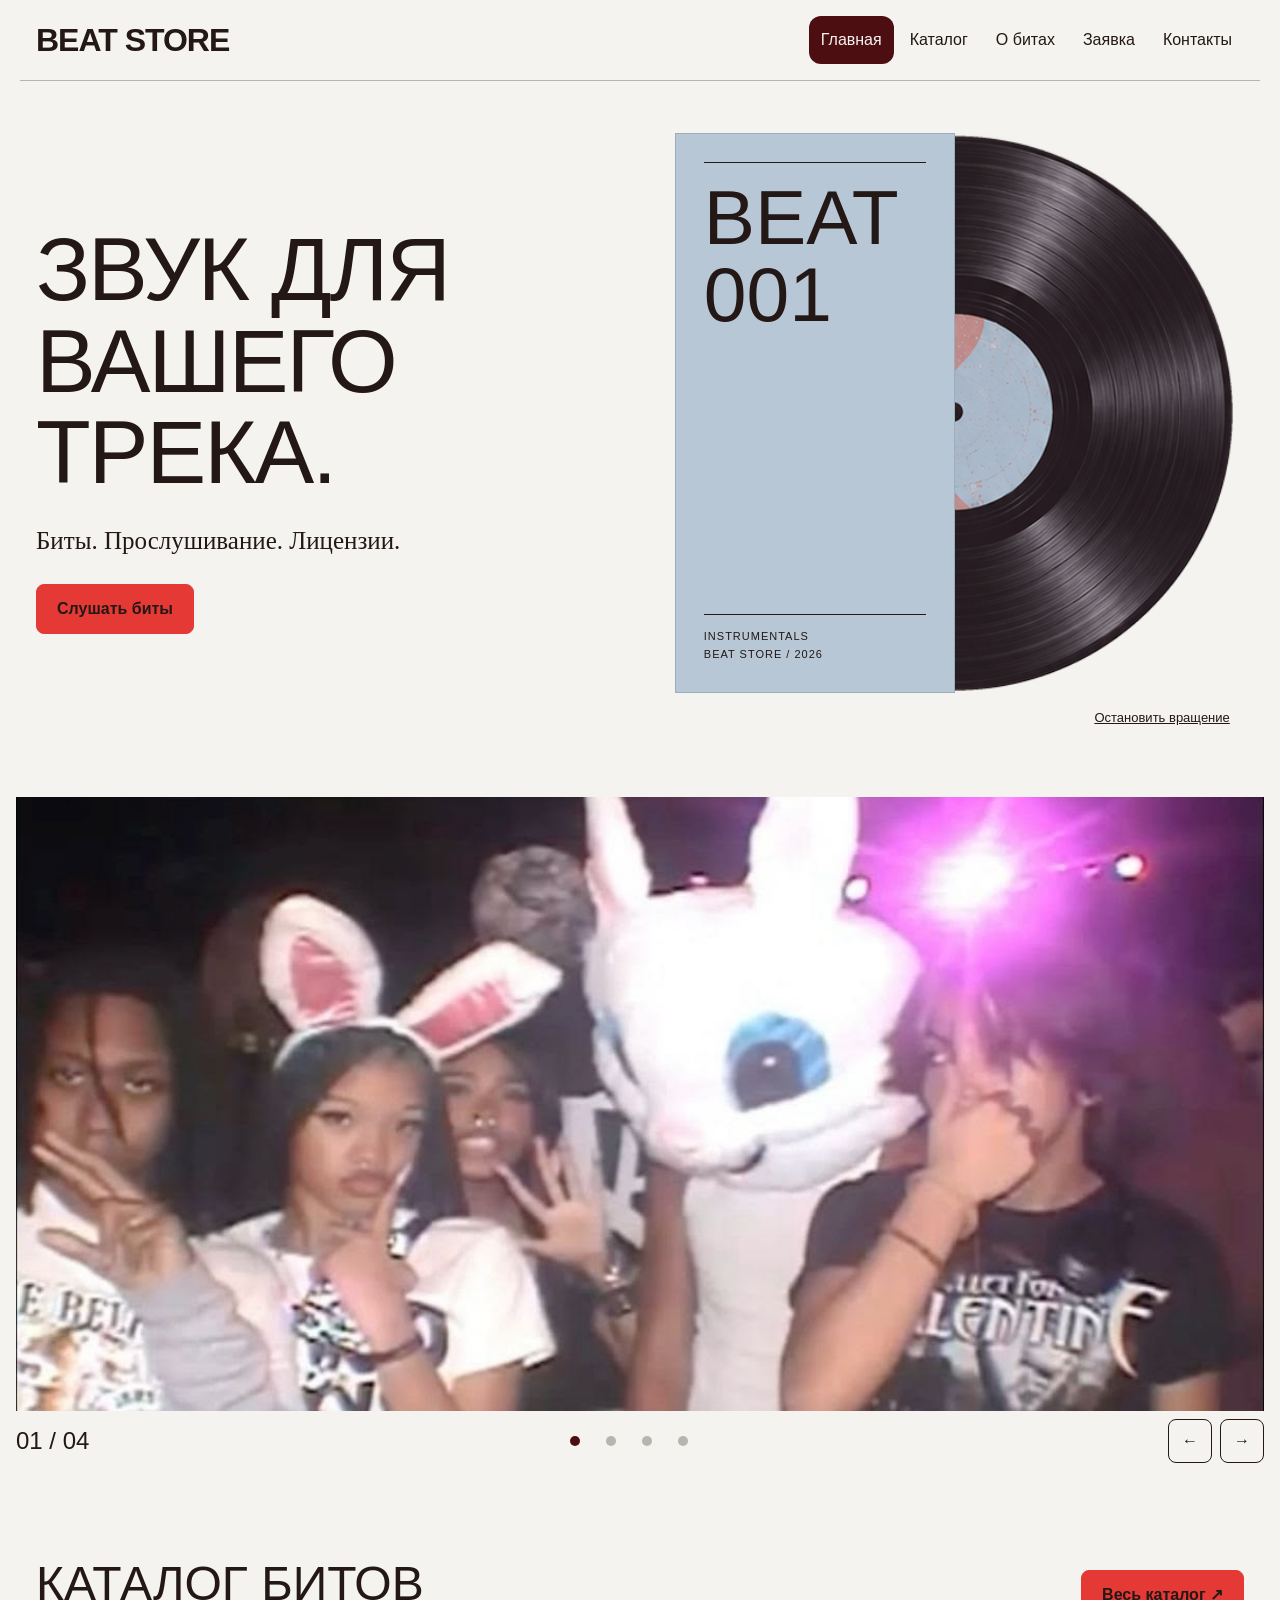
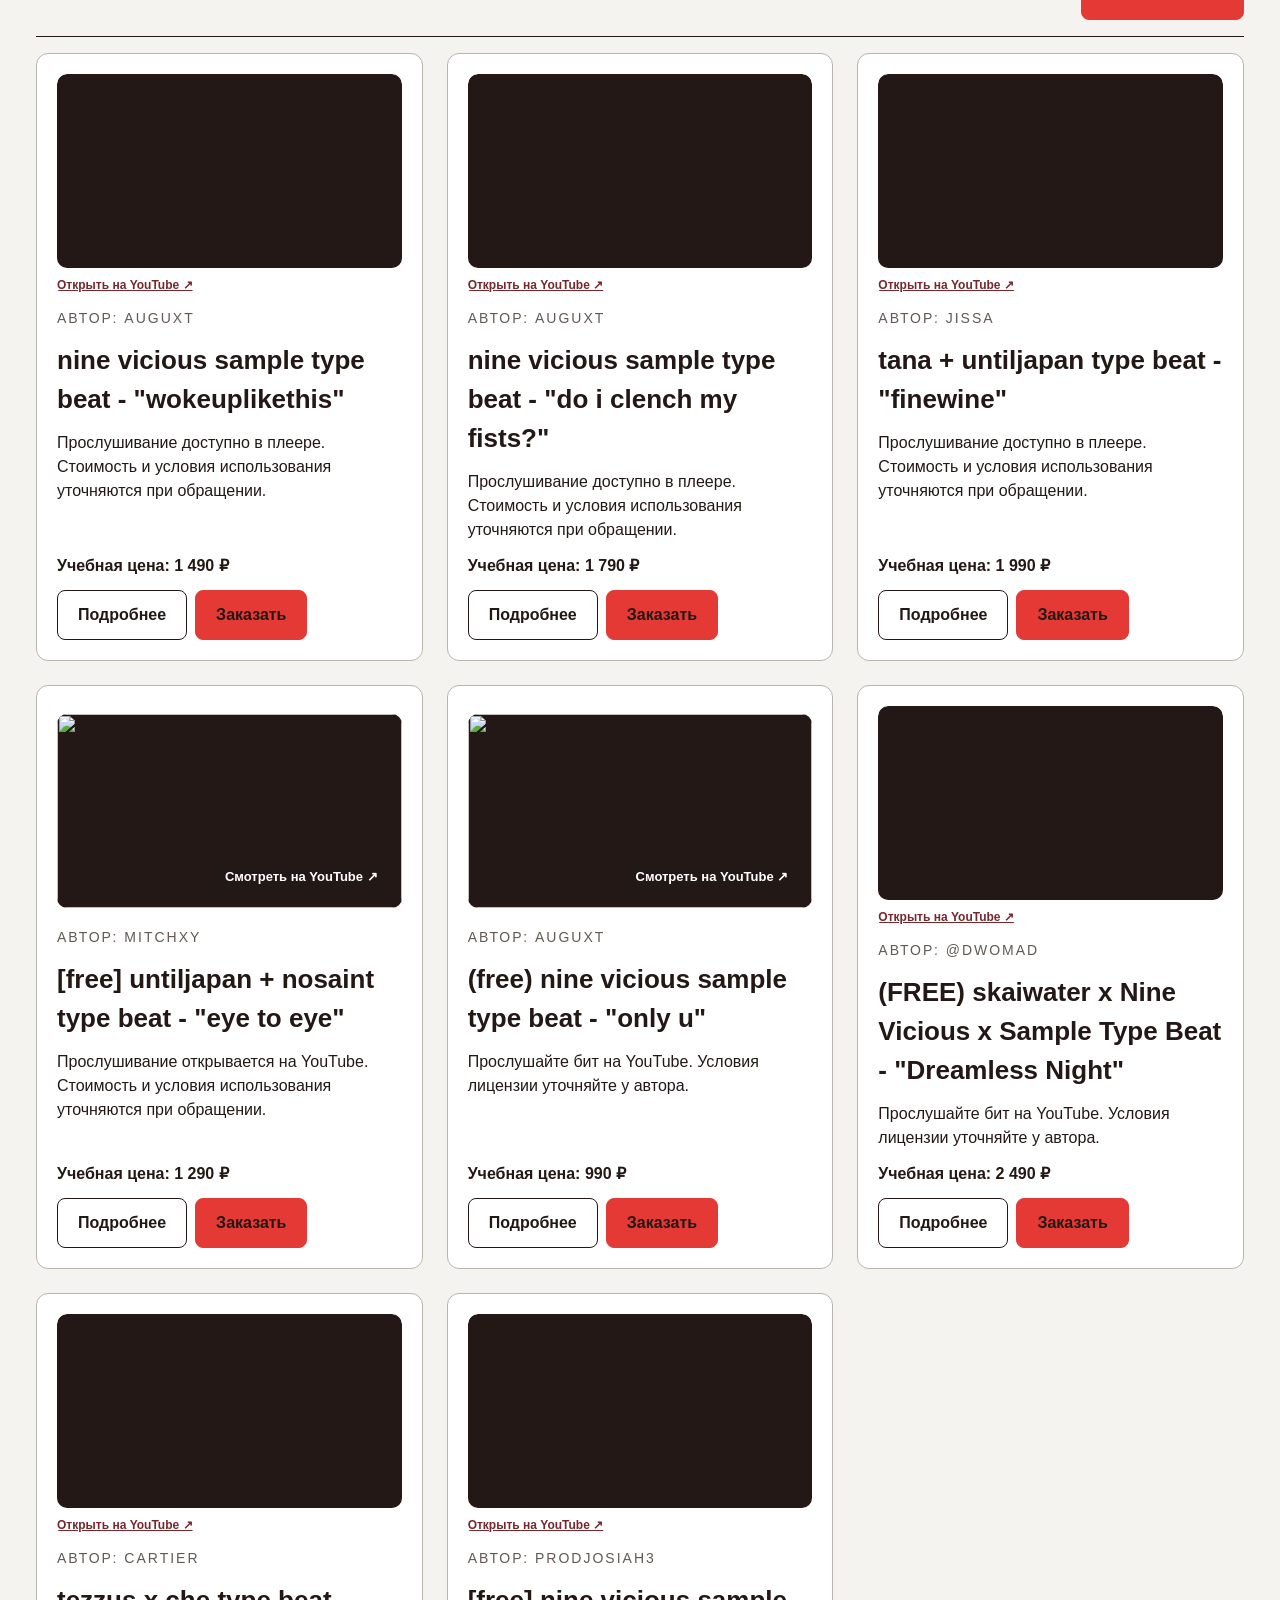
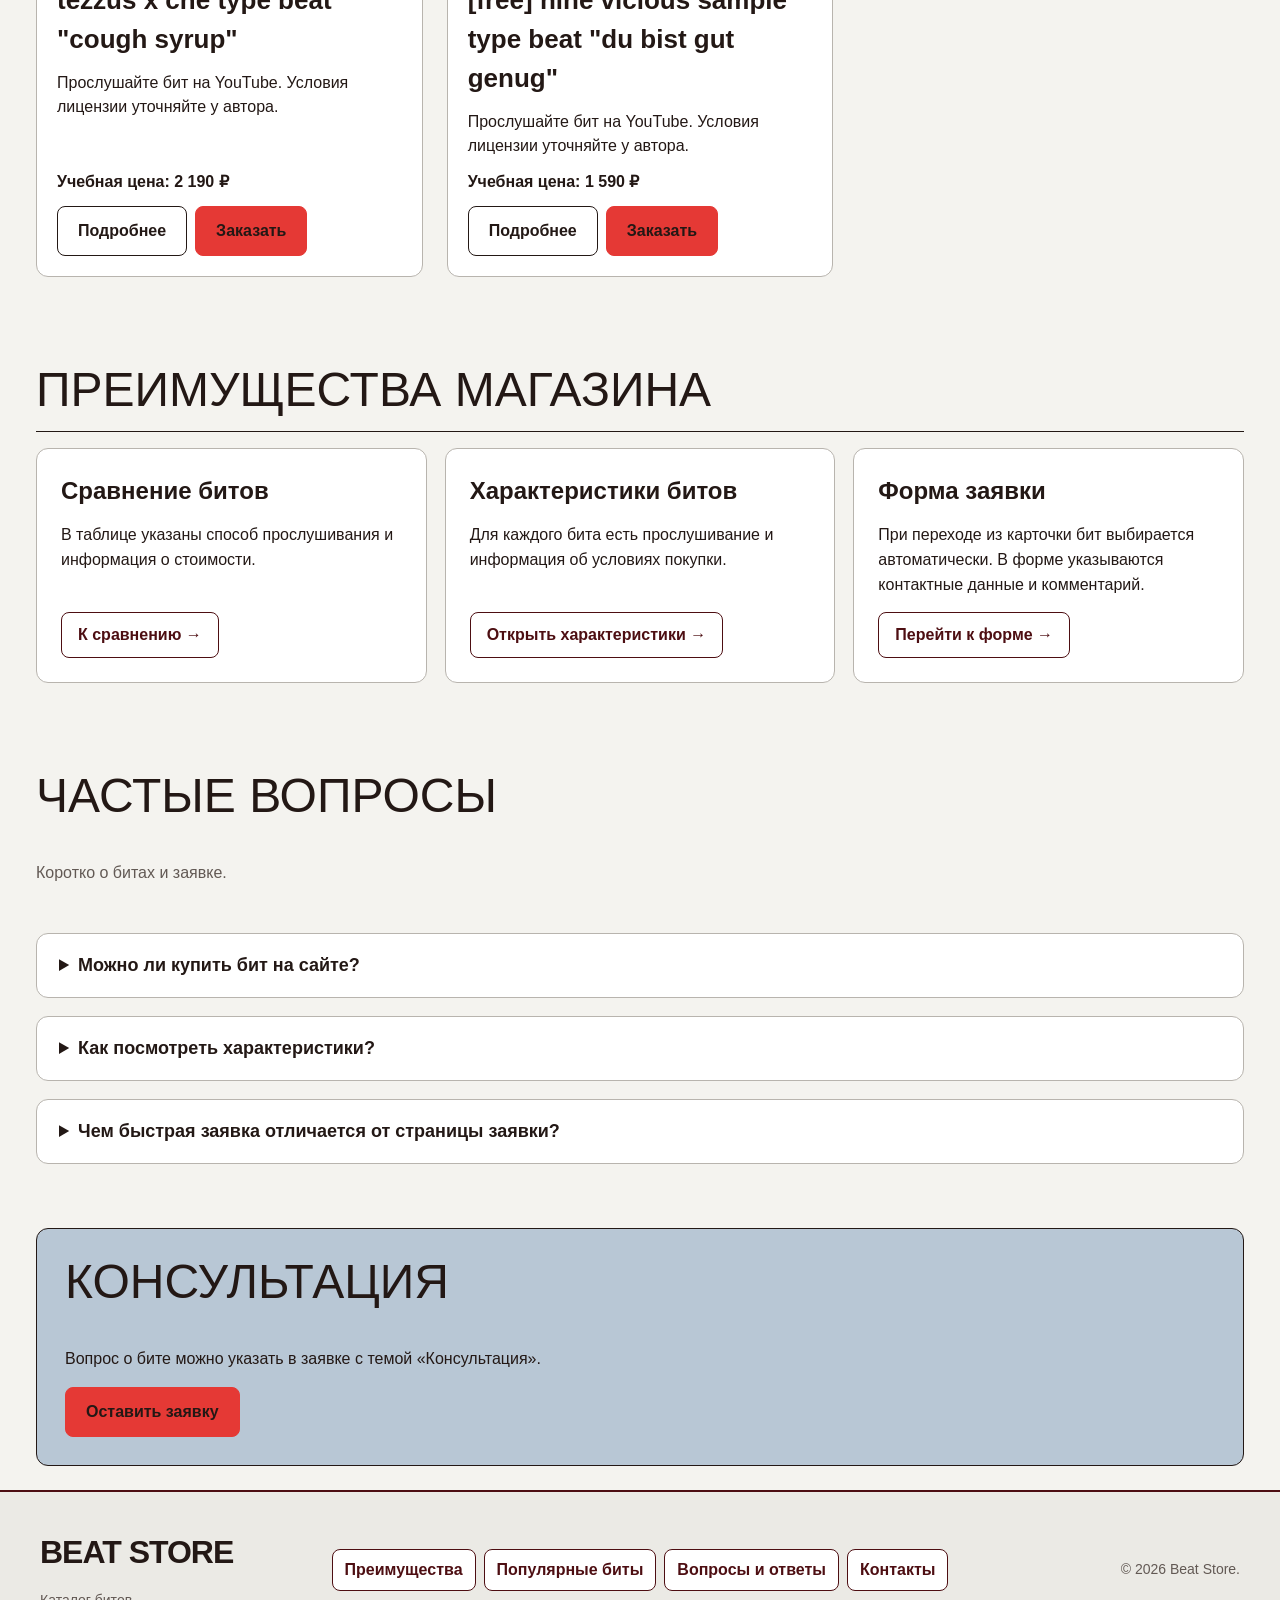
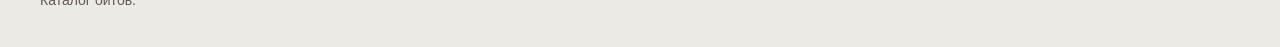
==== commit cc94b0a2: "feat: complete KR4 shop with live catalog filters" ====
--- a/index.html
+++ b/index.html
@@ -11,17 +11,14 @@
     <link rel="icon" href="images/favicon.svg" type="image/svg+xml" />
     <link rel="stylesheet" href="css/style.css?v=player-layout-2" />
     <link rel="stylesheet" href="css/responsive.css?v=responsive-8" />
-    <link rel="stylesheet" href="css/beat-theme.css?v=beat-11" />
+    <link rel="stylesheet" href="css/beat-theme.css?v=beat-18" />
     <script src="js/data.js" defer></script>
+    <script src="js/home-products.js" defer></script>
     <script src="js/main.js?v=gallery-7" defer></script>
+    <script src="js/players.js?v=2" defer></script>
+    <script src="js/validation.js" defer></script>
   </head>
   <body id="top">
-    <section class="section js-check" aria-labelledby="js-check-title">
-    <h2 id="js-check-title">Проверка JavaScript</h2>
-    <p class="js-message">JavaScript пока не выполнился.</p>
-    <pre class="product-output"></pre>
-  </section>
-
     <a class="skip-link" href="#main-content">Перейти к содержимому</a>
     <header class="site-header">
       <div class="site-header__inner">
@@ -123,7 +120,7 @@
           <div>
             <h2 class="section__title" id="popular-title">Каталог битов</h2>
           </div>
-          <a class="section__link" href="catalog.html">Весь каталог →</a>
+          <a class="button button--primary section__link" href="catalog.html">Весь каталог ↗</a>
         </div>
         <div class="products-grid">
           <article class="product-card product-card--featured">
@@ -145,7 +142,7 @@
                 YouTube (новая вкладка)</a
               >
             </div>
-            <p class="product-card__category">Бит</p>
+            <p class="product-card__category">Автор: auguxt</p>
             <h3 class="product-card__title">
               <a href="product.html#beat-01"
                 >nine vicious sample type beat - "wokeuplikethis"</a
@@ -188,7 +185,7 @@
                 на YouTube (новая вкладка)</a
               >
             </div>
-            <p class="product-card__category">Бит</p>
+            <p class="product-card__category">Автор: auguxt</p>
             <h3 class="product-card__title">
               <a href="product.html#beat-02"
                 >nine vicious sample type beat - "do i clench my fists?"</a
@@ -231,7 +228,7 @@
                 (новая вкладка)</a
               >
             </div>
-            <p class="product-card__category">Бит</p>
+            <p class="product-card__category">Автор: jissa</p>
             <h3 class="product-card__title">
               <a href="product.html#beat-03"
                 >tana + untiljapan type beat - "finewine"</a
@@ -275,7 +272,7 @@
                 <span class="beat-preview__hint" aria-hidden="true">Слушать на YouTube ↗</span>
               </a>
             </div>
-            <p class="product-card__category">Бит</p>
+            <p class="product-card__category">Автор: mitchxy</p>
             <h3 class="product-card__title">
               <a href="product.html#beat-04"
                 >[free] untiljapan + nosaint type beat - "eye to eye"</a
@@ -447,7 +444,10 @@
             <option value="beat-04">
               [free] untiljapan + nosaint type beat - "eye to eye" — цена по запросу
             </option>
-          </select>
+          <option value="beat-05">only u — внешний автор</option>
+<option value="beat-06">Dreamless Night — внешний автор</option>
+<option value="beat-07">cough syrup — внешний автор</option>
+<option value="beat-08">du bist gut genug — внешний автор</option></select>
         </div>
         <div class="order-form__field">
           <label class="order-form__label" for="order-name">Имя *</label>
--- a/css/style.css
+++ b/css/style.css
@@ -547,3 +547,9 @@
   color: white;
   font-size: 100px;
 }
+
+.order-form__error { display: block; margin-top: 4px; color: var(--color-danger); font-size: 0.875rem; }
+.order-form__error[hidden] { display: none; }
+.catalog-empty { padding: var(--space-md); border: 1px solid var(--color-border); }
+.catalog-empty[hidden] { display: none; }
+.beat-preview__placeholder { display: grid; min-height: 180px; place-items: center; background: var(--color-surface); border: 1px solid var(--color-border); }
--- a/css/beat-theme.css
+++ b/css/beat-theme.css
@@ -236,17 +236,38 @@
   background: var(--color-border);
   background-clip: content-box;
   cursor: pointer;
+  transition: transform .2s ease, background-color .2s ease;
 }
 .photo-gallery__dots button[aria-current="true"] {
+  background-color: var(--color-primary-dark);
+}
+.photo-gallery__dots button:hover,
+.photo-gallery__dots button:focus-visible {
+  transform: scale(1.2);
   background-color: var(--color-primary-dark);
 }
 .photo-gallery__arrows button {
   width: 44px;
   height: 44px;
   border: 1px solid var(--color-text);
+  border-radius: 8px;
   background: transparent;
   color: var(--color-text);
   cursor: pointer;
+  transition: transform .2s ease, box-shadow .2s ease, background-color .2s ease, color .2s ease;
+}
+.photo-gallery__arrows button:hover,
+.photo-gallery__arrows button:focus-visible {
+  transform: translateY(-5px);
+  border-color: var(--color-primary-dark);
+  background: var(--color-primary-dark);
+  color: #fff;
+  box-shadow: 0 12px 28px rgb(35 24 21 / 16%);
+}
+.photo-gallery__arrows button:focus-visible,
+.photo-gallery__dots button:focus-visible {
+  outline: 2px solid var(--color-primary-dark);
+  outline-offset: 3px;
 }
 .section {
   margin-bottom: 40px;
@@ -524,3 +545,632 @@
   background-color: #111827;
   border-radius: 8px;
 }
+
+/* Каталог: одинаковые превью и аккуратная нижняя часть карточек. */
+.products-grid--catalog .product-card {
+  min-width: 0;
+  padding: 20px;
+  border: 1px solid var(--color-border);
+  background: #fff;
+}
+.products-grid--catalog .product-card:hover {
+  background: #fff;
+  border-color: var(--color-primary);
+}
+.products-grid--catalog .product-card__title,
+.products-grid--catalog .product-card__description,
+.products-grid--catalog .product-card__price {
+  overflow-wrap: anywhere;
+}
+.products-grid--catalog .product-card__price {
+  margin-top: auto;
+  white-space: normal;
+}
+.products-grid--catalog .product-card__actions {
+  flex-wrap: wrap;
+}
+.beat-preview__link {
+  position: relative;
+  display: block;
+  width: 100%;
+  aspect-ratio: 16 / 9;
+  overflow: hidden;
+  background: #231815;
+}
+.beat-preview__link img {
+  width: 100%;
+  height: 100%;
+  object-fit: cover;
+  display: block;
+}
+.beat-preview__play-button {
+  position: absolute;
+  top: 50%;
+  left: 50%;
+  display: grid;
+  width: 64px;
+  height: 44px;
+  place-items: center;
+  transform: translate(-50%, -50%);
+  border-radius: 12px;
+  color: #fff;
+  background: #e62117;
+  font-size: 23px;
+}
+.beat-preview__link:hover .beat-preview__play-button,
+.beat-preview__link:focus-visible .beat-preview__play-button {
+  background: #b91d16;
+}
+
+/* Поля фильтров оформлены в том же стиле, что и кнопки магазина. */
+.catalog-filters {
+  padding: 24px;
+  border: 1px solid var(--color-border);
+  background: #fff;
+}
+.catalog-filters__title {
+  margin: 0 0 24px;
+  padding-bottom: 12px;
+  border-bottom: 1px solid var(--color-border);
+  font-size: 32px;
+}
+.filters-form {
+  display: grid;
+  gap: 8px;
+}
+.filters-form__label {
+  margin: 12px 0 0;
+  font-size: 14px;
+  font-weight: 700;
+}
+.filters-form__input {
+  box-sizing: border-box;
+  width: 100%;
+  min-height: 46px;
+  margin: 0;
+  padding: 10px 12px;
+  border: 1px solid var(--color-border);
+  border-radius: 0;
+  background: var(--color-bg);
+  color: var(--color-text);
+  font: inherit;
+}
+.filters-form__input:focus-visible {
+  outline: 2px solid var(--color-primary);
+  outline-offset: 2px;
+}
+.catalog-filters__link {
+  margin-top: 24px;
+}
+.product-detail__author {
+  color: var(--color-muted);
+  font-weight: 700;
+}
+.more-products .product-detail {
+  margin-bottom: var(--space-xl);
+}
+
+/* Выбор параметров завершается кнопкой, карточки заметно реагируют на наведение. */
+.filters-form__submit,
+.catalog-filters__link {
+  width: 100%;
+  justify-content: center;
+  text-align: center;
+}
+.filters-form__submit { margin-top: 18px; cursor: pointer; }
+.catalog-filters__link { display: inline-flex; margin-top: 12px; text-decoration: none; }
+.catalog-filters__link:hover,
+.catalog-filters__link:focus-visible {
+  background: var(--color-primary-dark);
+  color: #fff;
+  transform: translateY(-2px);
+}
+.filters-form__submit:hover,
+.filters-form__submit:focus-visible {
+  background: var(--color-primary-dark);
+  border-color: var(--color-primary-dark);
+  color: #fff;
+  transform: translateY(-2px);
+}
+.products-grid--catalog .product-card {
+  transition: transform .2s ease, box-shadow .2s ease, border-color .2s ease;
+}
+.products-grid--catalog .product-card:hover,
+.products-grid--catalog .product-card:focus-within {
+  transform: translateY(-5px);
+  border-color: var(--color-primary);
+  box-shadow: 0 12px 28px rgb(35 24 21 / 16%);
+}
+.beat-preview > .beat-preview__link {
+  position: relative;
+  display: block;
+  width: 100%;
+  aspect-ratio: 16 / 9;
+  margin: 0;
+  overflow: hidden;
+}
+.beat-preview__link img {
+  position: absolute;
+  inset: 0;
+  width: 100%;
+  height: 100%;
+  object-fit: cover;
+  transition: transform .25s ease, filter .25s ease;
+}
+.beat-preview__link:hover img,
+.beat-preview__link:focus-visible img {
+  transform: scale(1.05);
+  filter: brightness(.75);
+}
+.beat-preview__play-button {
+  position: absolute;
+  z-index: 2;
+  top: 50%;
+  left: 50%;
+  width: 64px;
+  height: 44px;
+  transform: translate(-50%, -50%);
+  background: #e62117;
+}
+.beat-preview__play-button::before {
+  position: absolute;
+  top: 50%;
+  left: 50%;
+  width: 0;
+  height: 0;
+  transform: translate(-40%, -50%);
+  border-top: 10px solid transparent;
+  border-bottom: 10px solid transparent;
+  border-left: 16px solid #fff;
+  content: "";
+}
+@media (prefers-reduced-motion: reduce) {
+  .products-grid--catalog .product-card,
+  .beat-preview__link img,
+  .filters-form__submit,
+  .catalog-filters__link { transition: none; }
+}
+
+/* Общий вид карточек на главной и в каталоге. */
+.products-grid .product-card {
+  min-width: 0;
+  padding: 20px;
+  border: 1px solid var(--color-border);
+  background: #fff;
+  transition: transform .2s ease, box-shadow .2s ease, border-color .2s ease;
+}
+.products-grid .product-card:hover,
+.products-grid .product-card:focus-within {
+  transform: translateY(-5px);
+  border-color: var(--color-primary);
+  background: #fff;
+  box-shadow: 0 12px 28px rgb(35 24 21 / 16%);
+}
+.products-grid .product-card__price { margin-top: auto; white-space: normal; }
+.products-grid .product-card__actions { flex-wrap: wrap; }
+.beat-preview__fallback {
+  display: inline-block;
+  margin-top: 10px;
+  color: var(--color-primary);
+  font-size: 13px;
+  font-weight: 700;
+}
+.beat-preview__link { cursor: pointer; }
+.beat-preview__link:focus-visible { outline: 3px solid var(--color-primary); outline-offset: 3px; }
+
+/* Преимущества и ответы читаются как отдельные, ровные блоки. */
+.benefits { gap: 18px; }
+.benefit {
+  display: flex;
+  flex-direction: column;
+  gap: 14px;
+  min-width: 0;
+  padding: 24px;
+  border: 1px solid var(--color-border);
+  background: #fff;
+}
+.benefit__title { margin: 0; font-size: 24px; }
+.benefit__text { margin: 0; line-height: 1.55; }
+.benefit a { margin-top: auto; font-weight: 700; }
+.faq { display: grid; gap: 24px; }
+.faq__list { display: grid; gap: 10px; }
+.faq__item {
+  padding: 0;
+  border: 1px solid var(--color-border);
+  background: #fff;
+}
+.faq__question { padding: 18px 22px; font-size: 18px; }
+.faq__question:hover { background: #f4f4f1; }
+.faq__item[open] { border-color: var(--color-border); }
+.faq__answer { padding: 0 22px 20px; line-height: 1.55; }
+
+/* Контактные карточки стоят по центру страницы. */
+.contact-grid {
+  display: grid;
+  width: min(100%, 900px);
+  margin: 0 auto 40px;
+  gap: 20px;
+}
+.contact-card {
+  min-width: 0;
+  margin: 0;
+  padding: 28px;
+  border: 1px solid var(--color-border);
+  background: #fff;
+}
+.contact-card__title { margin-top: 0; }
+.contact-card--accent { background: var(--color-surface); }
+.contact-card__address { line-height: 1.5; }
+
+/* Футер собирает логотип, навигацию и подпись в ровный блок. */
+.site-footer { border-top: 2px solid var(--color-primary-dark); background: var(--color-surface); }
+.site-footer__inner {
+  width: min(100%, var(--container-width));
+  margin: 0 auto;
+  padding: 36px 20px;
+  align-items: start;
+  gap: 24px;
+}
+.site-footer__nav { display: flex; flex-wrap: wrap; gap: 10px 20px; }
+.site-footer__nav a { color: var(--color-primary-dark); text-decoration: none; font-weight: 700; }
+.site-footer__nav a:hover, .site-footer__nav a:focus-visible { text-decoration: underline; }
+.site-footer__note { color: var(--color-muted); line-height: 1.5; }
+@media (min-width: 700px) {
+  .contact-grid { grid-template-columns: repeat(2, minmax(0, 1fr)); }
+}
+@media (max-width: 699px) {
+  .site-footer__inner { text-align: center; justify-items: center; }
+  .site-footer__nav { justify-content: center; }
+}
+@media (prefers-reduced-motion: reduce) {
+  .products-grid .product-card { transition: none; }
+}
+
+/* Единое оформление карточек, таблиц и страниц заявки. */
+.product-detail {
+  padding: 28px;
+  border: 1px solid var(--color-border);
+  background: #fff;
+}
+.product-detail:hover { border-color: var(--color-primary); }
+.product-table { background: #fff; }
+.product-table thead { background: #fff; }
+.product-table tbody tr:hover { background: #f7f5f1; }
+.contact-card--accent { background: #fff; }
+.page-main--order .page-intro { text-align: center; }
+.order-layout {
+  display: grid;
+  width: min(100%, 1000px);
+  margin: 0 auto 48px;
+  gap: 28px;
+  align-items: start;
+}
+.order-panel { width: 100%; max-width: none; }
+.order-help { margin: 0; background: #fff; border: 1px solid var(--color-border); }
+@media (min-width: 900px) {
+  .order-layout { grid-template-columns: minmax(0, 620px) minmax(0, 1fr); }
+  .site-footer__inner {
+    grid-template-columns: minmax(180px, 1fr) auto minmax(180px, 1fr);
+    align-items: start;
+  }
+  .site-footer__nav { justify-content: center; }
+  .site-footer__inner > .site-footer__note:last-child {
+    justify-self: end;
+    margin-top: 5px;
+  }
+}
+@media (max-width: 899px) {
+  .site-footer__inner { grid-template-columns: 1fr; text-align: center; justify-items: center; }
+  .site-footer__nav { justify-content: center; }
+}
+.beat-preview__external-only {
+  position: relative;
+  display: block;
+  width: 100%;
+  aspect-ratio: 16 / 9;
+  overflow: hidden;
+  background: #231815;
+  color: #fff;
+}
+.beat-preview__external-only img {
+  display: block;
+  width: 100%;
+  height: 100%;
+  object-fit: cover;
+  transition: transform .2s ease, filter .2s ease;
+}
+.beat-preview__external-only span {
+  position: absolute;
+  right: 14px;
+  bottom: 14px;
+  padding: 8px 10px;
+  background: rgb(35 24 21 / 88%);
+  color: #fff;
+  font-size: 13px;
+  font-weight: 700;
+}
+.beat-preview__external-only:hover img,
+.beat-preview__external-only:focus-visible img { transform: scale(1.04); filter: brightness(.75); }
+@media (prefers-reduced-motion: reduce) {
+  .beat-preview__external-only img { transition: none; }
+}
+
+/* Действия в карточках преимуществ выглядят как единый набор кнопок. */
+.benefit a {
+  display: inline-flex;
+  align-items: center;
+  justify-content: center;
+  width: fit-content;
+  min-height: 46px;
+  padding: 10px 16px;
+  border: 1px solid var(--color-primary-dark);
+  background: #fff;
+  color: var(--color-primary-dark);
+  text-decoration: none;
+  font-weight: 700;
+  transition: background .2s ease, color .2s ease, transform .2s ease;
+}
+.benefit a:hover,
+.benefit a:focus-visible {
+  transform: translateY(-2px);
+  background: var(--color-primary-dark);
+  color: #fff;
+}
+.benefit a:focus-visible { outline: 2px solid var(--color-primary-dark); outline-offset: 3px; }
+@media (prefers-reduced-motion: reduce) {
+  .benefit a { transition: none; }
+}
+.faq__question:hover,
+.faq__question:focus-visible {
+  background: #f4f4f1;
+  color: var(--color-text);
+}
+.faq__item:has(.faq__question:hover),
+.faq__item:has(.faq__question:focus-visible) {
+  border-color: var(--color-border);
+}
+
+/* Единый радиус для карточек и элементов управления. */
+:root { --radius: 12px; }
+.products-grid .product-card,
+.product-detail,
+.benefit,
+.faq__item,
+.contact-card,
+.catalog-filters,
+.order-panel,
+.order-help,
+.callout,
+.order-dialog { border-radius: var(--radius); }
+.callout { border: 1px solid var(--color-text); }
+.order-panel {
+  padding: 24px;
+  border: 1px solid var(--color-border);
+  background: #fff;
+}
+.beat-preview,
+.beat-player,
+.beat-preview__external-only,
+.beat-preview__link { border-radius: 10px; }
+.button,
+.filters-form__input,
+.order-form__input,
+.order-form__select,
+.order-form__textarea,
+.benefit a,
+.filters-form__submit,
+.catalog-filters__link { border-radius: 8px; }
+.table-wrapper { border-radius: 10px; }
+.site-footer__nav { gap: 8px; }
+.site-footer__nav a {
+  display: inline-flex;
+  align-items: center;
+  min-height: 42px;
+  padding: 8px 12px;
+  border: 1px solid var(--color-primary-dark);
+  border-radius: 8px;
+  background: #fff;
+  color: var(--color-primary-dark);
+  text-decoration: none;
+  transition: background .2s ease, color .2s ease, transform .2s ease;
+}
+.site-footer__nav a:hover,
+.site-footer__nav a:focus-visible {
+  transform: translateY(-2px);
+  background: var(--color-primary-dark);
+  color: #fff;
+  text-decoration: none;
+}
+@media (prefers-reduced-motion: reduce) {
+  .site-footer__nav a { transition: none; }
+}
+
+/* На странице контактов все основные блоки стоят на одной линии. */
+.page-main--contacts .breadcrumbs,
+.page-main--contacts .page-intro,
+.page-main--contacts .callout {
+  width: min(100%, 900px);
+  margin-inline: auto;
+}
+.page-main--contacts .callout { margin-bottom: 40px; }
+.page-main--contacts .breadcrumbs,
+.page-main--contacts .page-intro,
+.page-main--contacts .contact-card,
+.page-main--contacts .callout {
+  text-align: center;
+}
+
+/* Футер выровнен и по ширине, и по вертикали. */
+.site-footer__inner { align-items: center; }
+.site-footer__inner > .site-footer__note:last-child { margin-top: 0; }
+@media (min-width: 900px) {
+  .site-footer__inner { align-items: center; }
+  .site-footer__inner > .site-footer__note:last-child { margin-top: 0; }
+}
+
+/* Выраженное наведение для информационного блока и его действия. */
+.callout {
+  transition: background .2s ease, box-shadow .2s ease, transform .2s ease;
+}
+.callout:hover,
+.callout:focus-within {
+  transform: translateY(-3px);
+  background: #a9c0d2;
+  box-shadow: 0 12px 26px rgb(35 24 21 / 14%);
+}
+.callout .button:hover,
+.callout .button:focus-visible {
+  transform: translateY(-2px);
+  background: var(--color-primary-dark);
+  border-color: var(--color-primary-dark);
+  color: #fff;
+}
+@media (prefers-reduced-motion: reduce) {
+  .callout { transition: none; }
+}
+
+/* Общий эффект наведения для карточек и кнопок магазина. */
+.products-grid .product-card,
+.benefit,
+.faq__item,
+.contact-card,
+.product-detail,
+.callout {
+  transition: transform .2s ease, box-shadow .2s ease, border-color .2s ease, background .2s ease;
+}
+.products-grid .product-card:hover,
+.products-grid .product-card:focus-within,
+.benefit:hover,
+.benefit:focus-within,
+.faq__item:hover,
+.faq__item:focus-within,
+.contact-card:hover,
+.contact-card:focus-within,
+.product-detail:hover,
+.product-detail:focus-within,
+.callout:hover,
+.callout:focus-within {
+  transform: translateY(-5px);
+  box-shadow: 0 12px 28px rgb(35 24 21 / 16%);
+}
+.button,
+.benefit a,
+.site-footer__nav a,
+.catalog-filters__link {
+  transition: transform .2s ease, box-shadow .2s ease, background .2s ease, color .2s ease;
+}
+.button:hover,
+.button:focus-visible,
+.benefit a:hover,
+.benefit a:focus-visible,
+.site-footer__nav a:hover,
+.site-footer__nav a:focus-visible,
+.catalog-filters__link:hover,
+.catalog-filters__link:focus-visible {
+  transform: translateY(-3px);
+  box-shadow: 0 8px 18px rgb(35 24 21 / 16%);
+}
+
+/* Скругление блока сравнения и его таблицы. */
+#comparison {
+  padding: 24px;
+  border: 1px solid var(--color-border);
+  border-radius: var(--radius);
+  background: #fff;
+  transition: transform .2s ease, box-shadow .2s ease, border-color .2s ease;
+}
+#comparison:hover,
+#comparison:focus-within {
+  transform: translateY(-5px);
+  border-color: var(--color-primary);
+  box-shadow: 0 12px 28px rgb(35 24 21 / 16%);
+}
+#comparison .table-wrapper {
+  border-radius: var(--radius);
+  overflow-x: auto;
+}
+
+/* Названия битов в каталоге выглядят как ровная сетка ссылок. */
+.category-nav {
+  display: grid;
+  grid-template-columns: repeat(auto-fit, minmax(min(100%, 240px), 1fr));
+  gap: 12px;
+}
+.category-nav__link {
+  display: flex;
+  align-items: center;
+  min-height: 72px;
+  padding: 12px 16px;
+  border: 1px solid var(--color-border);
+  border-radius: 8px;
+  background: #fff;
+  color: var(--color-text);
+  font-weight: 700;
+  line-height: 1.3;
+  text-decoration: none;
+  overflow-wrap: anywhere;
+  transition: transform .2s ease, box-shadow .2s ease, border-color .2s ease;
+}
+.category-nav__link:hover,
+.category-nav__link:focus-visible {
+  transform: translateY(-5px);
+  border-color: var(--color-primary);
+  box-shadow: 0 12px 28px rgb(35 24 21 / 16%);
+}
+
+/* Страница заявки и футер используют то же наведение, что карточки битов. */
+.order-panel,
+.order-help {
+  transition: transform .2s ease, box-shadow .2s ease, border-color .2s ease;
+}
+.order-panel:hover,
+.order-panel:focus-within,
+.order-help:hover,
+.order-help:focus-within {
+  transform: translateY(-5px);
+  border-color: var(--color-primary);
+  box-shadow: 0 12px 28px rgb(35 24 21 / 16%);
+}
+.order-help a {
+  display: inline-flex;
+  align-items: center;
+  min-height: 46px;
+  padding: 10px 16px;
+  border: 1px solid var(--color-border);
+  border-radius: 8px;
+  background: #fff;
+  color: var(--color-text);
+  font-weight: 700;
+  text-decoration: none;
+  transition: transform .2s ease, box-shadow .2s ease, border-color .2s ease;
+}
+.order-help a:hover,
+.order-help a:focus-visible,
+.site-footer__nav a:hover,
+.site-footer__nav a:focus-visible {
+  transform: translateY(-5px);
+  border-color: var(--color-primary);
+  background: #fff;
+  color: var(--color-primary-dark);
+  box-shadow: 0 12px 28px rgb(35 24 21 / 16%);
+}
+
+@media (prefers-reduced-motion: reduce) {
+  .products-grid .product-card,
+  .benefit,
+  .faq__item,
+  .contact-card,
+  .product-detail,
+  .callout,
+  .button,
+  .benefit a,
+  .site-footer__nav a,
+  .catalog-filters__link,
+  .order-panel,
+  .order-help,
+  .order-help a,
+  #comparison,
+  .category-nav__link { transition: none; }
+  .photo-gallery__arrows button,
+  .photo-gallery__dots button { transition: none; }
+}
